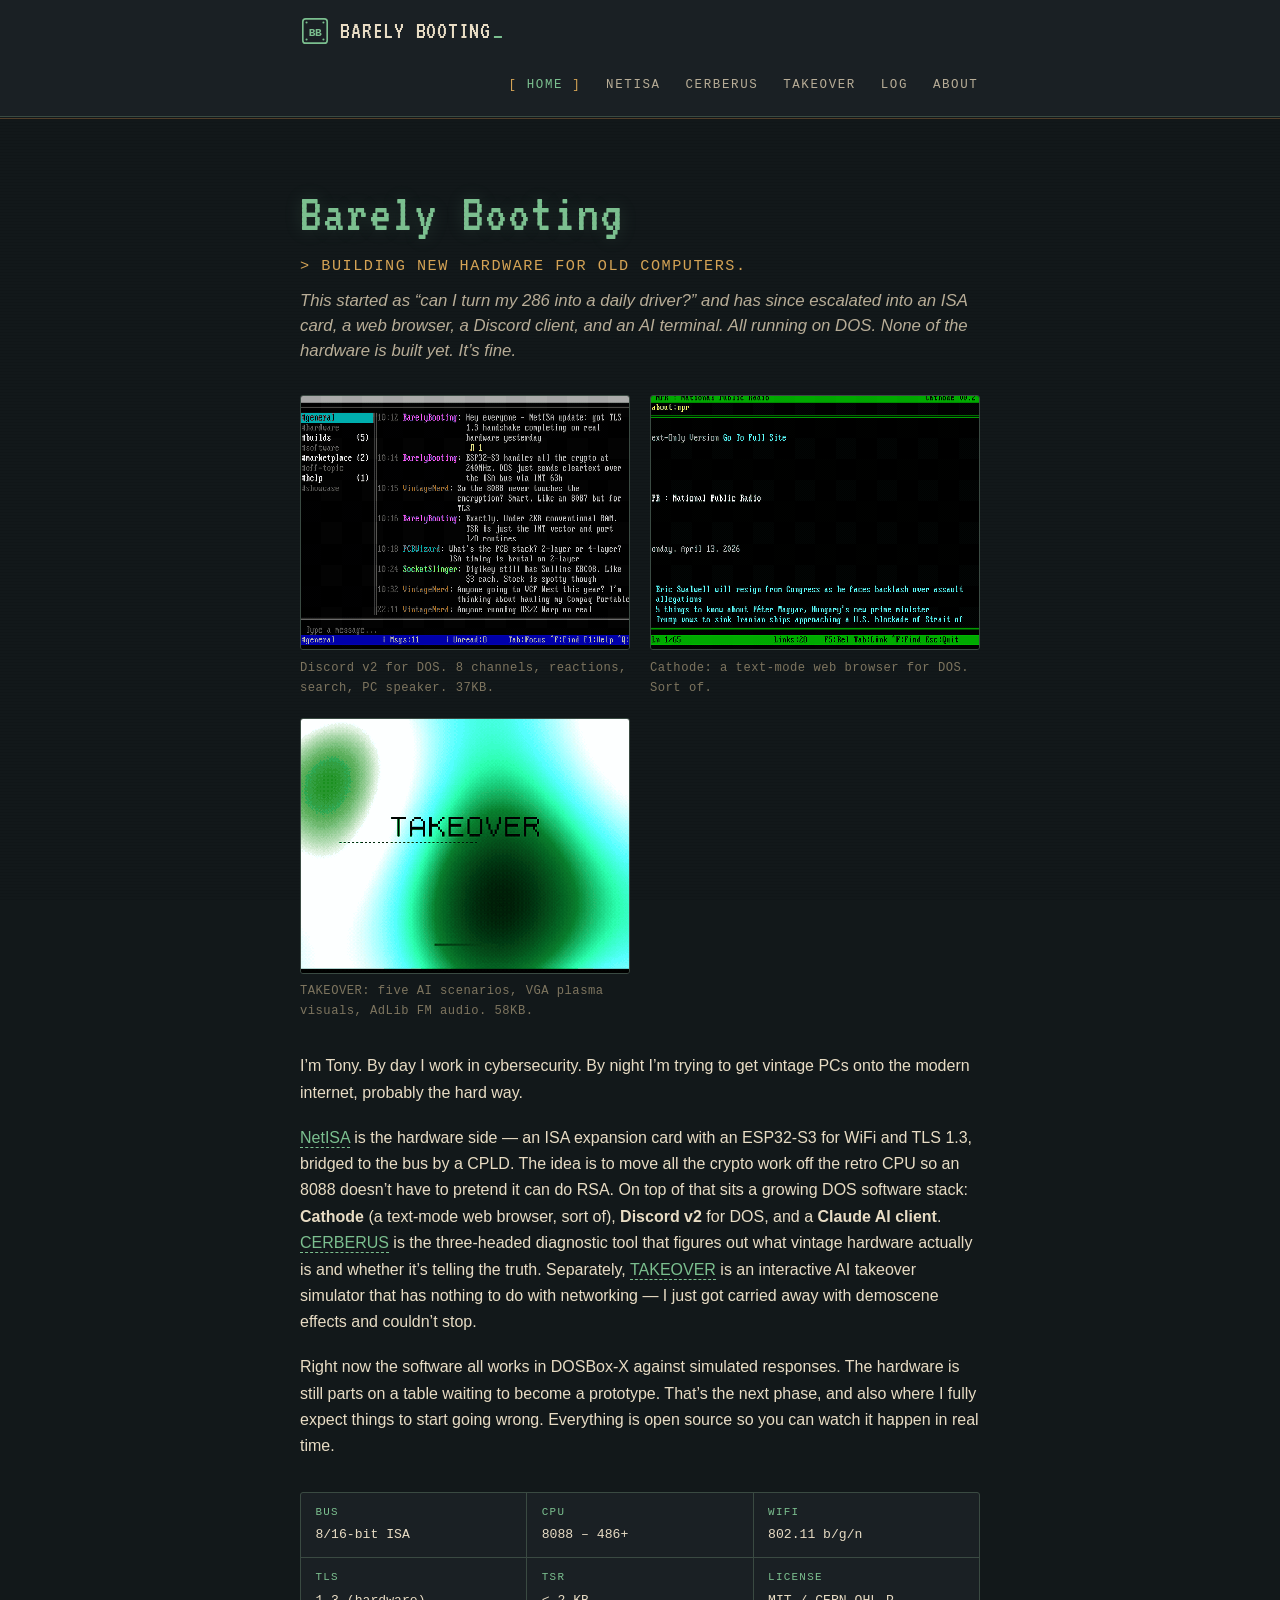
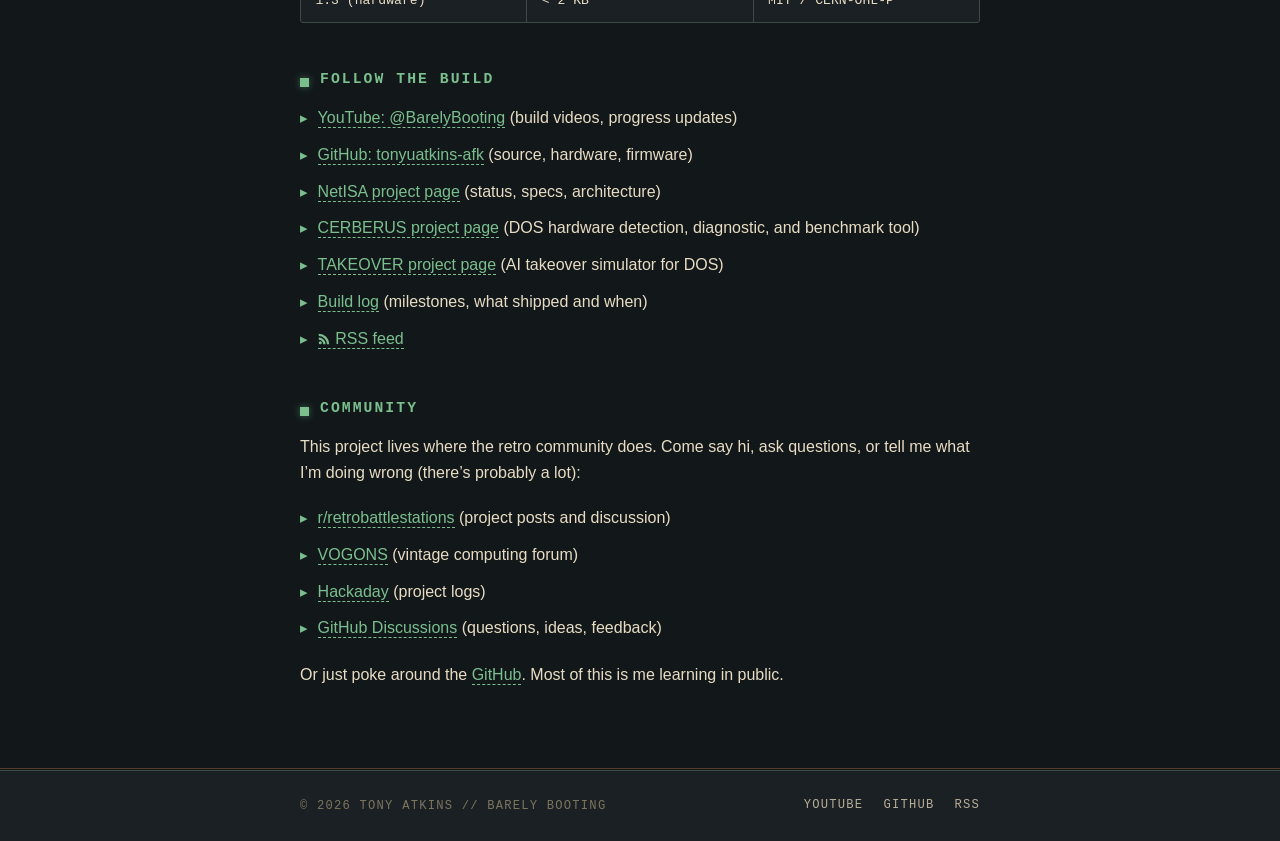
==== index.html @ 12aefbff "seo: retro-computing + retro-gaming audience targeting Expands keyword metadata on index, cerberus, " ====
<!DOCTYPE html>
<html lang="en">
<head>
<meta charset="UTF-8">
<meta name="viewport" content="width=device-width, initial-scale=1">
<meta name="theme-color" content="#12181a">
<title>Barely Booting | Building New Hardware for Old Computers</title>
<meta name="description" content="One person trying to turn a 286 into a daily driver. It's going about as well as you'd expect. An ISA WiFi card, a DOS web browser, Discord for DOS, and an AI takeover simulator. All open source.">
<meta name="author" content="Tony Atkins">
<meta name="keywords" content="vintage PC, retro computing, retro gaming, DOS, DOS gaming, ISA card, WiFi, TLS 1.3, HTTPS, open-source hardware, NetISA, Cathode browser, Discord DOS, 8088, 286, 386, 486, CPLD, ESP32, VOGONS, retrobattlestations, DOSBox-X, 86Box, PCem, CERBERUS, DOS diagnostic tool, CheckIt alternative, Sound Blaster, AdLib, VGA, EGA, Hercules, MDA, vintage computing community">
<meta name="robots" content="index, follow">

<link rel="canonical" href="https://barelybooting.com/">
<link rel="alternate" type="application/rss+xml" title="Barely Booting Build Log" href="/feed.xml">

<!-- Open Graph -->
<meta property="og:title" content="Barely Booting | Building New Hardware for Old Computers">
<meta property="og:description" content="One person trying to get a 286 onto the modern internet. An ISA WiFi card, a text-mode browser, Discord for DOS, and an AI takeover simulator. All open source, none of it finished.">
<meta property="og:type" content="website">
<meta property="og:url" content="https://barelybooting.com/">
<meta property="og:image" content="https://barelybooting.com/img/og-image.png">
<meta property="og:image:alt" content="Barely Booting. Building new hardware for old computers.">
<meta property="og:site_name" content="Barely Booting">
<meta property="og:locale" content="en_US">

<!-- Twitter -->
<meta name="twitter:card" content="summary_large_image">
<meta name="twitter:title" content="Barely Booting | Building New Hardware for Old Computers">
<meta name="twitter:description" content="One person trying to get a 286 onto the modern internet. An ISA WiFi card, a text-mode browser, Discord for DOS, and an AI takeover simulator. All open source, none of it finished.">
<meta name="twitter:image" content="https://barelybooting.com/img/og-image.png">
<meta name="twitter:image:alt" content="Barely Booting. Building new hardware for old computers.">

<link rel="icon" href="/favicon.svg" type="image/svg+xml">
<link rel="preconnect" href="https://fonts.googleapis.com">
<link rel="preconnect" href="https://fonts.gstatic.com" crossorigin>
<link rel="stylesheet" href="https://fonts.googleapis.com/css2?family=VT323&display=swap">
<link rel="stylesheet" href="/style.css">

<script type="application/ld+json">
{
  "@context": "https://schema.org",
  "@graph": [
    {
      "@type": "WebSite",
      "@id": "https://barelybooting.com/#website",
      "url": "https://barelybooting.com/",
      "name": "Barely Booting",
      "description": "One person building open-source hardware and software to get vintage PCs onto the modern internet. Probably the hard way.",
      "publisher": { "@id": "https://barelybooting.com/#person" },
      "inLanguage": "en-US"
    },
    {
      "@type": "Person",
      "@id": "https://barelybooting.com/#person",
      "name": "Tony Atkins",
      "url": "https://barelybooting.com/about.html",
      "description": "Cybersecurity professional and hobby electronics builder in the Pacific Northwest. Building open-source hardware for vintage PCs.",
      "sameAs": [
        "https://www.youtube.com/@BarelyBooting",
        "https://github.com/tonyuatkins-afk"
      ],
      "knowsAbout": [
        "Vintage computing",
        "ISA bus hardware",
        "CPLD design",
        "TLS 1.3",
        "DOS programming",
        "Cybersecurity",
        "Open-source hardware"
      ]
    },
    {
      "@type": "WebPage",
      "@id": "https://barelybooting.com/#webpage",
      "url": "https://barelybooting.com/",
      "name": "Barely Booting | Building New Hardware for Old Computers",
      "isPartOf": { "@id": "https://barelybooting.com/#website" },
      "about": { "@id": "https://barelybooting.com/#person" },
      "description": "Tony Atkins is trying to turn a 286 into a daily driver. NetISA is an ISA expansion card for WiFi and TLS 1.3. The software stack includes a text-mode browser, Discord client, and Claude AI client. All running on DOS, all open source.",
      "inLanguage": "en-US",
      "primaryImageOfPage": {
        "@type": "ImageObject",
        "url": "https://barelybooting.com/img/og-image.png"
      }
    }
  ]
}
</script>
</head>
<body>

<nav class="site-nav">
    <div class="nav-inner">
        <a href="/" class="brand" aria-label="Barely Booting home">
            <svg xmlns="http://www.w3.org/2000/svg" viewBox="0 0 32 32" width="30" height="30" aria-hidden="true" focusable="false">
                <rect x="3" y="3" width="26" height="26" rx="3" fill="none" stroke="currentColor" stroke-width="1.75"/>
                <circle cx="7" cy="7" r="1.1" fill="currentColor"/>
                <circle cx="25" cy="7" r="1.1" fill="currentColor"/>
                <circle cx="7" cy="25" r="1.1" fill="currentColor"/>
                <circle cx="25" cy="25" r="1.1" fill="currentColor"/>
                <text x="16" y="21" font-family="'Courier New', ui-monospace, monospace" font-size="12" font-weight="bold" fill="currentColor" text-anchor="middle" letter-spacing="-0.5">BB</text>
            </svg>
            <span>BARELY BOOTING<span class="cursor">_</span></span>
        </a>
        <div class="nav-links">
            <a href="/" class="active">Home</a>
            <a href="/netisa.html">NetISA</a>
            <a href="/cerberus.html">CERBERUS</a>
            <a href="/takeover.html">TAKEOVER</a>
            <a href="/log.html">Log</a>
            <a href="/about.html">About</a>
        </div>
    </div>
</nav>

<main>
    <h1>Barely Booting</h1>
    <p class="tagline">&gt; Building new hardware for old computers.</p>
    <p class="subtitle">This started as &ldquo;can I turn my 286 into a daily driver?&rdquo; and has since escalated into an ISA card, a web browser, a Discord client, and an AI terminal. All running on DOS. None of the hardware is built yet. It&rsquo;s fine.</p>

    <!-- Hero: the money shot -->
    <div class="hero-screenshots">
        <figure>
            <a href="/netisa.html">
                <img src="/img/discord-v2-browse.gif" alt="Animated: Discord v2 for DOS with 8 channels, colored usernames, reactions, word-wrapped messages, and real-time message feed" width="640" height="400">
            </a>
            <figcaption>Discord v2 for DOS. 8 channels, reactions, search, PC speaker. 37KB.</figcaption>
        </figure>
        <figure>
            <a href="/netisa.html">
                <img src="/img/cathode-browse-new.gif" alt="Animated: Cathode text-mode web browser navigating from start page to NPR, showing block-letter CATHODE logo, URL bar navigation, and real news headlines" width="640" height="400">
            </a>
            <figcaption>Cathode: a text-mode web browser for DOS. Sort of.</figcaption>
        </figure>
        <figure>
            <a href="/takeover.html">
                <img src="/img/takeover-title.gif" alt="Animated: TAKEOVER VGA plasma title screen with green-cyan-white color cycling and pixel font logo" width="720" height="400">
            </a>
            <figcaption>TAKEOVER: five AI scenarios, VGA plasma visuals, AdLib FM audio. 58KB.</figcaption>
        </figure>
    </div>

    <p>I&rsquo;m Tony. By day I work in cybersecurity. By night I&rsquo;m trying to get vintage PCs onto the modern internet, probably the hard way.</p>

    <p><a href="/netisa.html">NetISA</a> is the hardware side &mdash; an ISA expansion card with an ESP32-S3 for WiFi and TLS 1.3, bridged to the bus by a CPLD. The idea is to move all the crypto work off the retro CPU so an 8088 doesn&rsquo;t have to pretend it can do RSA. On top of that sits a growing DOS software stack: <strong>Cathode</strong> (a text-mode web browser, sort of), <strong>Discord v2</strong> for DOS, and a <strong>Claude AI client</strong>. <a href="/cerberus.html">CERBERUS</a> is the three-headed diagnostic tool that figures out what vintage hardware actually is and whether it&rsquo;s telling the truth. Separately, <a href="/takeover.html">TAKEOVER</a> is an interactive AI takeover simulator that has nothing to do with networking &mdash; I just got carried away with demoscene effects and couldn&rsquo;t stop.</p>

    <p>Right now the software all works in DOSBox-X against simulated responses. The hardware is still parts on a table waiting to become a prototype. That&rsquo;s the next phase, and also where I fully expect things to start going wrong. Everything is open source so you can watch it happen in real time.</p>

    <!-- Quick specs strip -->
    <div class="specs-strip">
        <div class="spec-item">
            <span class="spec-label">Bus</span>
            <span class="spec-value">8/16-bit ISA</span>
        </div>
        <div class="spec-item">
            <span class="spec-label">CPU</span>
            <span class="spec-value">8088 &ndash; 486+</span>
        </div>
        <div class="spec-item">
            <span class="spec-label">WiFi</span>
            <span class="spec-value">802.11 b/g/n</span>
        </div>
        <div class="spec-item">
            <span class="spec-label">TLS</span>
            <span class="spec-value">1.3 (hardware)</span>
        </div>
        <div class="spec-item">
            <span class="spec-label">TSR</span>
            <span class="spec-value">&lt; 2 KB</span>
        </div>
        <div class="spec-item">
            <span class="spec-label">License</span>
            <span class="spec-value">MIT / CERN-OHL-P</span>
        </div>
    </div>

    <h2>Follow the build</h2>
    <ul class="link-list">
        <li><a href="https://www.youtube.com/@BarelyBooting" rel="noopener">YouTube: @BarelyBooting</a> (build videos, progress updates)</li>
        <li><a href="https://github.com/tonyuatkins-afk" rel="noopener">GitHub: tonyuatkins-afk</a> (source, hardware, firmware)</li>
        <li><a href="/netisa.html">NetISA project page</a> (status, specs, architecture)</li>
        <li><a href="/cerberus.html">CERBERUS project page</a> (DOS hardware detection, diagnostic, and benchmark tool)</li>
        <li><a href="/takeover.html">TAKEOVER project page</a> (AI takeover simulator for DOS)</li>
        <li><a href="/log.html">Build log</a> (milestones, what shipped and when)</li>
        <li><a href="/feed.xml" class="rss-link">RSS feed</a></li>
    </ul>

    <h2>Community</h2>
    <p>This project lives where the retro community does. Come say hi, ask questions, or tell me what I&rsquo;m doing wrong (there&rsquo;s probably a lot):</p>
    <ul class="link-list">
        <li><a href="https://www.reddit.com/r/retrobattlestations/" rel="noopener">r/retrobattlestations</a> (project posts and discussion)</li>
        <li><a href="https://www.vogons.org/" rel="noopener">VOGONS</a> (vintage computing forum)</li>
        <li><a href="https://hackaday.io/" rel="noopener">Hackaday</a> (project logs)</li>
        <li><a href="https://github.com/tonyuatkins-afk/NetISA/discussions" rel="noopener">GitHub Discussions</a> (questions, ideas, feedback)</li>
    </ul>
    <p>Or just poke around the <a href="https://github.com/tonyuatkins-afk" rel="noopener">GitHub</a>. Most of this is me learning in public.</p>
</main>

<footer class="site-footer">
    <div class="footer-inner">
        <div class="copyright">&copy; 2026 Tony Atkins // Barely Booting</div>
        <div class="footer-links">
            <a href="https://www.youtube.com/@BarelyBooting" rel="noopener">YouTube</a>
            <a href="https://github.com/tonyuatkins-afk" rel="noopener">GitHub</a>
            <a href="/feed.xml">RSS</a>
        </div>
    </div>
</footer>

<div class="lightbox" id="lightbox">
    <span class="lightbox-close">&times;</span>
    <img alt="">
    <div class="lightbox-caption"></div>
</div>

<script>
(function() {
    var lb = document.getElementById('lightbox');
    var lbImg = lb.querySelector('img');
    var lbCap = lb.querySelector('.lightbox-caption');

    function closeLb() { lb.classList.remove('active'); lbImg.removeAttribute('src'); }

    document.querySelectorAll('.screenshots img, .hero-screenshots img').forEach(function(img) {
        img.addEventListener('click', function(e) {
            e.preventDefault();
            e.stopPropagation();
            lbImg.src = this.src;
            lbImg.alt = this.alt;
            var fig = this.closest('figure');
            var fc = fig ? fig.querySelector('figcaption') : null;
            lbCap.textContent = fc ? fc.textContent : '';
            lb.classList.add('active');
        });
    });
    lb.addEventListener('click', function(e) {
        if (e.target !== lb.querySelector('.lightbox-caption')) closeLb();
    });
    document.addEventListener('keydown', function(e) {
        if (e.key === 'Escape' && lb.classList.contains('active')) closeLb();
    });
})();
</script>

</body>
</html>
---- style.css ----
/* =======================================================================
 * Barely Booting. Retro computing workshop aesthetic.
 * =======================================================================
 * Dark green-black base inspired by an unpowered CRT and FR-4 PCB under
 * dim bench lighting. Phosphor green primary accent (P1-tube muted),
 * warm amber secondary, copper trace detailing. System fonts for speed;
 * VT323 is loaded only for the brand wordmark and hero headings.
 * ======================================================================= */

:root {
    /* Backgrounds (deepest to elevated) */
    --bg-0: #0c1210;
    --bg-1: #12181a;
    --bg-2: #1a2024;
    --bg-3: #222830;

    /* Foregrounds (brightest to dimmest) */
    --fg-0: #e8dcc4;
    --fg-1: #b8ad97;
    --fg-2: #7e755f;
    --fg-3: #4d4738;

    /* Accents */
    --accent:        #7bbf8f;
    --accent-hover:  #9dd4af;
    --accent-amber:  #d4a355;
    --accent-copper: #a06d3c;
    --accent-oxide:  #4a7880;

    /* Status */
    --status-red:    #d45a3d;
    --status-green:  #7bbf8f;
    --status-amber:  #d4a355;

    /* Borders */
    --border:        #2a332e;
    --border-strong: #3a4a42;

    /* Layout tokens */
    --max-width: 720px;
    --radius:    3px;

    /* Typography */
    --font-body:    -apple-system, BlinkMacSystemFont, "Segoe UI", Roboto, Oxygen, Ubuntu, Cantarell, "Helvetica Neue", sans-serif;
    --font-mono:    ui-monospace, "SF Mono", Menlo, Monaco, Consolas, "Liberation Mono", "Courier New", monospace;
    --font-display: "VT323", ui-monospace, Menlo, Monaco, Consolas, monospace;
}

* { box-sizing: border-box; }

html {
    background: var(--bg-1);
    color: var(--fg-0);
    font-family: var(--font-body);
    font-size: 16px;
    line-height: 1.65;
    -webkit-font-smoothing: antialiased;
    -moz-osx-font-smoothing: grayscale;
    text-rendering: optimizeLegibility;
}

body {
    margin: 0;
    padding: 0;
    min-height: 100vh;
    display: flex;
    flex-direction: column;
    background-image:
        /* very faint CRT scanline, kept at low opacity so text stays clean */
        repeating-linear-gradient(
            180deg,
            transparent 0,
            transparent 2px,
            rgba(0, 0, 0, 0.09) 2px,
            rgba(0, 0, 0, 0.09) 3px
        );
    background-attachment: fixed;
}

main {
    flex: 1;
    max-width: var(--max-width);
    width: 100%;
    margin: 0 auto;
    padding: 2.75rem 1.25rem 4rem;
}

/* === Typography === */

h1, h2, h3 {
    color: var(--fg-0);
    line-height: 1.2;
    margin-top: 2.75rem;
    margin-bottom: 1rem;
}

h1 {
    font-family: var(--font-display);
    font-size: 3.4rem;
    font-weight: 400;
    letter-spacing: 0.02em;
    margin-top: 1.25rem;
    margin-bottom: 0.5rem;
    color: var(--accent);
    text-shadow: 0 0 18px rgba(123, 191, 143, 0.18);
}

h2 {
    font-family: var(--font-mono);
    font-size: 0.92rem;
    font-weight: 600;
    text-transform: uppercase;
    letter-spacing: 0.14em;
    color: var(--accent);
    padding-left: 1.25rem;
    position: relative;
    margin-top: 3rem;
}

h2::before {
    content: "";
    position: absolute;
    left: 0;
    top: 0.48em;
    width: 0.55rem;
    height: 0.55rem;
    background: var(--accent);
    box-shadow: 0 0 7px rgba(123, 191, 143, 0.45);
}

h3 {
    font-size: 1.05rem;
    font-weight: 600;
    color: var(--fg-0);
}

p {
    margin: 0 0 1.15rem;
}

a {
    color: var(--accent);
    text-decoration: none;
    border-bottom: 1px dashed var(--accent);
    padding-bottom: 1px;
    transition: color 0.15s ease, border-color 0.15s ease, text-shadow 0.15s ease, border-bottom-style 0.15s ease;
}

a:hover {
    color: var(--accent-hover);
    border-bottom-color: var(--accent-hover);
    border-bottom-style: solid;
    text-shadow: 0 0 9px rgba(157, 212, 175, 0.38);
}

a:focus-visible {
    outline: 2px solid var(--accent-hover);
    outline-offset: 3px;
    border-radius: 2px;
}

strong { color: var(--fg-0); }

code, pre {
    font-family: var(--font-mono);
    font-size: 0.9em;
}

code {
    background: var(--bg-0);
    color: var(--accent-amber);
    padding: 0.1em 0.45em;
    border-radius: var(--radius);
    border: 1px solid var(--border);
}

pre {
    background: var(--bg-0);
    padding: 1rem 1.1rem;
    border-radius: var(--radius);
    overflow-x: auto;
    border: 1px solid var(--border);
    border-left: 3px solid var(--accent);
    margin: 1.5rem 0;
}

pre code {
    background: transparent;
    padding: 0;
    border: none;
    color: var(--fg-0);
}

ul, ol {
    padding-left: 1.35rem;
    margin: 0 0 1.25rem;
}

li {
    margin-bottom: 0.42rem;
}

hr {
    border: none;
    border-top: 1px dashed var(--border-strong);
    margin: 2.75rem 0;
    position: relative;
}

/* === Page-specific building blocks === */

.tagline {
    color: var(--accent-amber);
    font-family: var(--font-mono);
    font-size: 0.95rem;
    text-transform: uppercase;
    letter-spacing: 0.1em;
    margin: 0 0 2rem;
}

.subtitle {
    color: var(--fg-1);
    font-size: 1.05rem;
    margin-top: 0;
    margin-bottom: 2rem;
    font-style: italic;
}

/* When a subtitle follows the tagline, tighten the gap so they read
   as a connected "headline + one-liner" pair rather than two floating
   blocks. */
.tagline + .subtitle {
    margin-top: -1.5rem;
    max-width: 56rem;
    line-height: 1.5;
}

/* Status panel: BIOS dialog feel, corner bracket label */
.status {
    background: var(--bg-2);
    border: 1px solid var(--border-strong);
    border-left: 3px solid var(--accent);
    padding: 1rem 1.15rem;
    margin: 1.75rem 0 2.25rem;
    color: var(--fg-0);
    border-radius: var(--radius);
    font-family: var(--font-mono);
    font-size: 0.92rem;
    line-height: 1.55;
    position: relative;
}

.status::before {
    content: "[ STATUS ]";
    position: absolute;
    top: -0.65rem;
    left: 1rem;
    background: var(--bg-1);
    padding: 0 0.45rem;
    color: var(--accent);
    font-family: var(--font-mono);
    font-size: 0.72rem;
    letter-spacing: 0.12em;
    font-weight: 600;
}

.status strong {
    color: var(--accent);
}

.link-list {
    list-style: none;
    padding-left: 0;
}

.link-list li {
    margin-bottom: 0.65rem;
    position: relative;
    padding-left: 1.1rem;
}

.link-list li::before {
    content: "▸";
    color: var(--accent);
    position: absolute;
    left: 0;
    top: 0;
    font-size: 0.95em;
}

.muted { color: var(--fg-2); }

/* === Hero screenshots (homepage) === */

.hero-screenshots {
    display: grid;
    grid-template-columns: 1fr 1fr;
    gap: 1.25rem;
    margin: 1.25rem 0 2rem;
}

.hero-screenshots figure {
    margin: 0;
}

.hero-screenshots a {
    border-bottom: none;
    display: block;
}

.hero-screenshots a:hover {
    border-bottom: none;
}

.hero-screenshots img {
    width: 100%;
    height: auto;
    border: 1px solid var(--border-strong);
    border-radius: var(--radius);
    display: block;
    image-rendering: pixelated;
    transition: border-color 0.2s ease, box-shadow 0.2s ease;
}

.hero-screenshots a:hover img {
    border-color: var(--accent);
    box-shadow: 0 0 16px rgba(123, 191, 143, 0.2);
}

.hero-screenshots figcaption {
    font-family: var(--font-mono);
    font-size: 0.76rem;
    color: var(--fg-2);
    margin-top: 0.4rem;
    letter-spacing: 0.04em;
}

@media (max-width: 640px) {
    .hero-screenshots {
        grid-template-columns: 1fr;
    }
}

/* === Quick specs strip (homepage) === */

.specs-strip {
    display: grid;
    grid-template-columns: repeat(3, 1fr);
    gap: 1px;
    background: var(--border-strong);
    border: 1px solid var(--border-strong);
    border-radius: var(--radius);
    margin: 2rem 0 2.5rem;
    overflow: hidden;
}

.spec-item {
    background: var(--bg-2);
    padding: 0.7rem 0.9rem;
    display: flex;
    flex-direction: column;
    gap: 0.15rem;
}

.spec-label {
    font-family: var(--font-mono);
    font-size: 0.68rem;
    text-transform: uppercase;
    letter-spacing: 0.12em;
    color: var(--accent);
}

.spec-value {
    font-family: var(--font-mono);
    font-size: 0.82rem;
    color: var(--fg-0);
}

@media (max-width: 640px) {
    .specs-strip {
        grid-template-columns: repeat(2, 1fr);
    }
}

/* === Specs table (NetISA page) === */

.specs-table {
    width: 100%;
    border-collapse: collapse;
    margin: 1.25rem 0 2rem;
    font-size: 0.9rem;
}

.specs-table th,
.specs-table td {
    padding: 0.55rem 0.75rem;
    text-align: left;
    border-bottom: 1px solid var(--border);
    vertical-align: top;
}

.specs-table th {
    font-family: var(--font-mono);
    font-size: 0.78rem;
    font-weight: 600;
    text-transform: uppercase;
    letter-spacing: 0.08em;
    color: var(--accent);
    white-space: nowrap;
    width: 9rem;
    padding-right: 1.5rem;
}

.specs-table td {
    color: var(--fg-0);
}

.specs-table tr:last-child th,
.specs-table tr:last-child td {
    border-bottom: none;
}

.specs-table tr:hover td,
.specs-table tr:hover th {
    background: var(--bg-2);
}

@media (max-width: 640px) {
    .specs-table th {
        width: auto;
        font-size: 0.72rem;
    }
    .specs-table th,
    .specs-table td {
        padding: 0.45rem 0.5rem;
        font-size: 0.85rem;
    }
}

/* === Build log timeline === */

.log-timeline {
    margin-top: 2rem;
}

.log-entry {
    position: relative;
    padding: 0 0 2.25rem 1.75rem;
    border-left: 2px solid var(--border-strong);
}

.log-entry:last-child {
    padding-bottom: 0;
    border-left-color: transparent;
}

/* Timeline dot */
.log-entry::before {
    content: "";
    position: absolute;
    left: -5px;
    top: 0.35rem;
    width: 8px;
    height: 8px;
    background: var(--accent);
    box-shadow: 0 0 7px rgba(123, 191, 143, 0.45);
}

.log-entry:first-child::before {
    width: 10px;
    height: 10px;
    left: -6px;
    top: 0.3rem;
}

.log-date {
    font-family: var(--font-mono);
    font-size: 0.72rem;
    color: var(--fg-2);
    letter-spacing: 0.08em;
    margin-bottom: 0.25rem;
}

.log-entry h2 {
    /* Override default h2 section heading style for log entries */
    font-family: var(--font-body);
    font-size: 1.05rem;
    font-weight: 600;
    text-transform: none;
    letter-spacing: normal;
    color: var(--fg-0);
    padding-left: 0;
    margin-top: 0;
    margin-bottom: 0.5rem;
}

.log-entry h2::before {
    display: none;
}

.log-entry p {
    color: var(--fg-1);
    margin-bottom: 0;
}

/* RSS link styling */
.rss-link::before {
    content: "";
    display: inline-block;
    width: 0.75em;
    height: 0.75em;
    margin-right: 0.35em;
    background: currentColor;
    mask-image: url("data:image/svg+xml,%3Csvg xmlns='http://www.w3.org/2000/svg' viewBox='0 0 16 16'%3E%3Ccircle cx='3' cy='13' r='2'/%3E%3Cpath d='M1 1a14 14 0 0114 14h-3A11 11 0 001 4V1z'/%3E%3Cpath d='M1 6a9 9 0 019 9H7A6 6 0 001 9V6z'/%3E%3C/svg%3E");
    -webkit-mask-image: url("data:image/svg+xml,%3Csvg xmlns='http://www.w3.org/2000/svg' viewBox='0 0 16 16'%3E%3Ccircle cx='3' cy='13' r='2'/%3E%3Cpath d='M1 1a14 14 0 0114 14h-3A11 11 0 001 4V1z'/%3E%3Cpath d='M1 6a9 9 0 019 9H7A6 6 0 001 9V6z'/%3E%3C/svg%3E");
    mask-size: contain;
    -webkit-mask-size: contain;
    vertical-align: -0.05em;
}

/* === Screenshots === */

.screenshots {
    display: grid;
    grid-template-columns: 1fr 1fr;
    gap: 1.25rem;
    margin: 1.5rem 0 2rem;
}

.screenshots figure {
    margin: 0;
}

/* Center a lone trailing figure in a 2-col grid */
.screenshots figure:last-child:nth-child(odd) {
    grid-column: 1 / -1;
    max-width: calc(50% - 0.625rem);
    justify-self: center;
}

.screenshots img {
    width: 100%;
    height: auto;
    border: 1px solid var(--border-strong);
    border-radius: var(--radius);
    display: block;
    image-rendering: pixelated;
    cursor: zoom-in;
    transition: border-color 0.15s;
}

.screenshots img:hover {
    border-color: var(--accent);
}

.screenshots figcaption {
    font-family: var(--font-mono);
    font-size: 0.76rem;
    color: var(--fg-2);
    margin-top: 0.4rem;
    letter-spacing: 0.04em;
}

@media (max-width: 640px) {
    .screenshots {
        grid-template-columns: 1fr;
    }
    .screenshots figure:last-child:nth-child(odd) {
        max-width: 100%;
    }
}

/* === Navigation === */

nav.site-nav {
    background: var(--bg-2);
    border-bottom: 1px solid var(--border-strong);
    position: relative;
}

/* copper trace line under the nav */
nav.site-nav::after {
    content: "";
    position: absolute;
    left: 0;
    right: 0;
    bottom: -3px;
    height: 1px;
    background: var(--accent-copper);
    opacity: 0.45;
}

nav.site-nav .nav-inner {
    max-width: var(--max-width);
    margin: 0 auto;
    padding: 1rem 1.25rem;
    display: flex;
    flex-wrap: wrap;
    align-items: center;
    gap: 1.5rem;
}

nav.site-nav .brand {
    display: inline-flex;
    align-items: center;
    gap: 0.65rem;
    font-family: var(--font-display);
    font-size: 1.55rem;
    font-weight: 400;
    letter-spacing: 0.03em;
    color: var(--fg-0);
    line-height: 1;
    border-bottom: none;
    padding: 0;
}

nav.site-nav .brand:hover {
    color: var(--accent);
    border-bottom: none;
    text-shadow: 0 0 12px rgba(123, 191, 143, 0.45);
}

nav.site-nav .brand svg {
    color: var(--accent);
    flex-shrink: 0;
    display: block;
}

nav.site-nav .brand .cursor {
    display: inline-block;
    color: var(--accent);
    margin-left: 0.08em;
    width: 0.55ch;
    animation: bb-blink 1.1s steps(2, start) infinite;
}

@keyframes bb-blink {
    to { opacity: 0; }
}

@media (prefers-reduced-motion: reduce) {
    nav.site-nav .brand .cursor {
        animation: none;
    }
}

nav.site-nav .nav-links {
    display: flex;
    gap: 1.35rem;
    flex-wrap: wrap;
    margin-left: auto;
    font-family: var(--font-mono);
    font-size: 0.78rem;
    text-transform: uppercase;
    letter-spacing: 0.13em;
}

nav.site-nav .nav-links a {
    color: var(--fg-1);
    border-bottom: none;
    padding: 0.3rem 0.1rem;
}

nav.site-nav .nav-links a:hover {
    color: var(--accent);
    border-bottom: none;
    text-shadow: 0 0 8px rgba(123, 191, 143, 0.35);
}

nav.site-nav .nav-links a.active {
    color: var(--accent);
}

nav.site-nav .nav-links a.active::before {
    content: "[ ";
    color: var(--accent-amber);
}

nav.site-nav .nav-links a.active::after {
    content: " ]";
    color: var(--accent-amber);
}

/* === Footer (equipment label) === */

footer.site-footer {
    background: var(--bg-2);
    border-top: 1px solid var(--border-strong);
    color: var(--fg-2);
    font-family: var(--font-mono);
    font-size: 0.76rem;
    margin-top: auto;
    position: relative;
}

footer.site-footer::before {
    content: "";
    position: absolute;
    left: 0;
    right: 0;
    top: -3px;
    height: 1px;
    background: var(--accent-copper);
    opacity: 0.45;
}

footer.site-footer .footer-inner {
    max-width: var(--max-width);
    margin: 0 auto;
    padding: 1.5rem 1.25rem;
    display: flex;
    flex-wrap: wrap;
    gap: 1rem;
    justify-content: space-between;
    align-items: center;
    text-transform: uppercase;
    letter-spacing: 0.1em;
}

footer.site-footer a {
    color: var(--fg-1);
    border-bottom: none;
}

footer.site-footer a:hover {
    color: var(--accent);
    border-bottom: none;
}

footer.site-footer .footer-links {
    display: flex;
    gap: 1.25rem;
}

/* === Mobile === */

@media (max-width: 640px) {
    html { font-size: 15.5px; }

    body {
        /* Drop the scanline on small screens where it reduces clarity */
        background-image: none;
    }

    main { padding: 2rem 1rem 3rem; }

    h1 { font-size: 2.5rem; }
    h2 { font-size: 0.86rem; }

    nav.site-nav .nav-inner {
        gap: 0.85rem;
        padding: 0.9rem 1rem;
    }
    nav.site-nav .brand {
        font-size: 1.35rem;
    }
    nav.site-nav .nav-links {
        gap: 1.1rem;
        margin-left: 0;
        width: 100%;
    }

    footer.site-footer .footer-inner {
        flex-direction: column;
        text-align: center;
        padding: 1.25rem 1rem;
    }
}

/* === Lightbox === */

.lightbox {
    display: none;
    position: fixed;
    inset: 0;
    z-index: 1000;
    background: rgba(0, 0, 0, 0.92);
    cursor: zoom-out;
    align-items: center;
    justify-content: center;
    padding: 1.5rem;
}

.lightbox.active {
    display: flex;
}

.lightbox img {
    width: 95vw;
    height: 95vh;
    object-fit: contain;
    image-rendering: pixelated;
    border: 2px solid var(--border-strong);
    border-radius: var(--radius);
    box-shadow: 0 0 60px rgba(123, 191, 143, 0.15);
}

.lightbox .lightbox-caption {
    position: absolute;
    bottom: 0.75rem;
    left: 50%;
    transform: translateX(-50%);
    font-family: var(--font-mono);
    font-size: 0.8rem;
    color: var(--fg-2);
    letter-spacing: 0.04em;
    background: var(--bg-0);
    padding: 0.3rem 0.8rem;
    border-radius: var(--radius);
    border: 1px solid var(--border);
    white-space: nowrap;
}

.lightbox .lightbox-close {
    position: absolute;
    top: 0.75rem;
    right: 1rem;
    font-family: var(--font-mono);
    font-size: 1.5rem;
    color: var(--fg-2);
    cursor: pointer;
    line-height: 1;
    padding: 0.25rem 0.5rem;
    border: 1px solid var(--border);
    border-radius: var(--radius);
    background: var(--bg-0);
}

.lightbox .lightbox-close:hover {
    color: var(--accent);
    border-color: var(--accent);
}

/* === FAQ (dl.faq) === */

dl.faq {
    margin: 1.5rem 0;
    padding: 0;
}
dl.faq dt {
    margin: 1.25rem 0 0.35rem 0;
    color: var(--accent);
    font-weight: normal;
    font-size: 1.02rem;
    letter-spacing: 0.01em;
}
dl.faq dt::before {
    content: "? ";
    color: var(--fg-2);
    font-family: var(--font-mono, "Courier New", monospace);
}
dl.faq dd {
    margin: 0 0 0 1.1rem;
    padding-left: 0.7rem;
    border-left: 1px solid var(--border, var(--fg-3));
    color: var(--fg-1);
}

/* === Motion preferences === */

@media (prefers-reduced-motion: reduce) {
    a {
        transition: none;
    }
    body {
        background-image: none;
    }
}
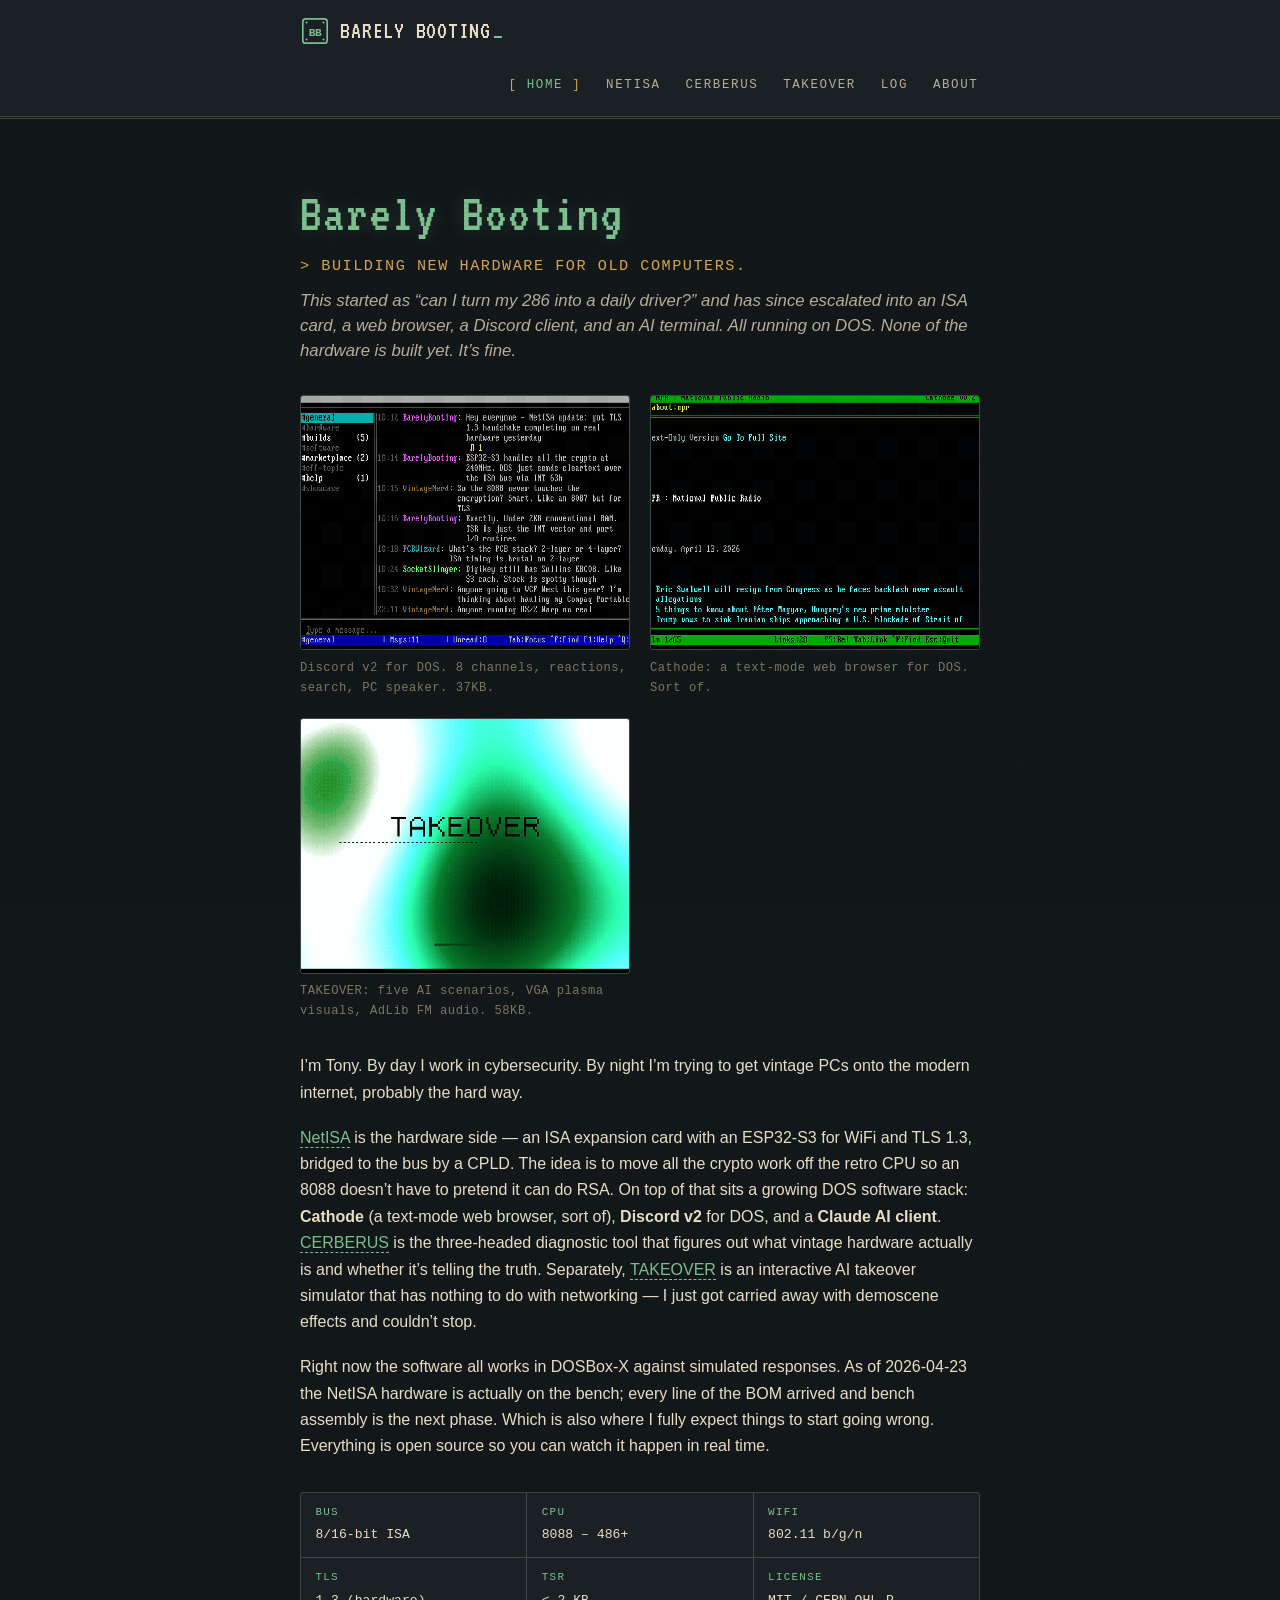
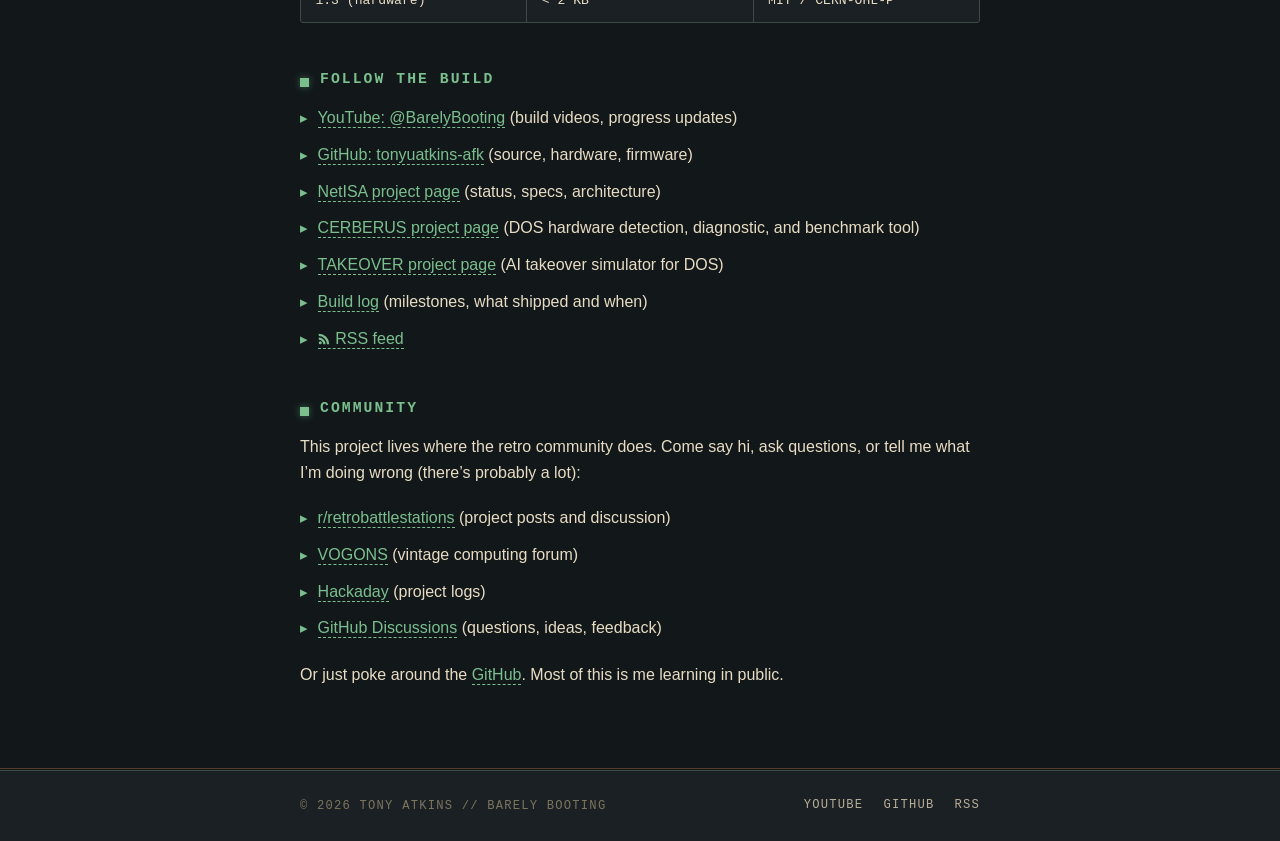
==== commit c3036d9d: "netisa + log + feed: parts landed 2026-04-23 Every line of the NetISA BOM is now on the bench. Updat" ====
--- a/index.html
+++ b/index.html
@@ -144,7 +144,7 @@
 
     <p><a href="/netisa.html">NetISA</a> is the hardware side &mdash; an ISA expansion card with an ESP32-S3 for WiFi and TLS 1.3, bridged to the bus by a CPLD. The idea is to move all the crypto work off the retro CPU so an 8088 doesn&rsquo;t have to pretend it can do RSA. On top of that sits a growing DOS software stack: <strong>Cathode</strong> (a text-mode web browser, sort of), <strong>Discord v2</strong> for DOS, and a <strong>Claude AI client</strong>. <a href="/cerberus.html">CERBERUS</a> is the three-headed diagnostic tool that figures out what vintage hardware actually is and whether it&rsquo;s telling the truth. Separately, <a href="/takeover.html">TAKEOVER</a> is an interactive AI takeover simulator that has nothing to do with networking &mdash; I just got carried away with demoscene effects and couldn&rsquo;t stop.</p>
 
-    <p>Right now the software all works in DOSBox-X against simulated responses. The hardware is still parts on a table waiting to become a prototype. That&rsquo;s the next phase, and also where I fully expect things to start going wrong. Everything is open source so you can watch it happen in real time.</p>
+    <p>Right now the software all works in DOSBox-X against simulated responses. As of 2026-04-23 the NetISA hardware is actually on the bench; every line of the BOM arrived and bench assembly is the next phase. Which is also where I fully expect things to start going wrong. Everything is open source so you can watch it happen in real time.</p>
 
     <!-- Quick specs strip -->
     <div class="specs-strip">
--- a/style.css
+++ b/style.css
@@ -570,6 +570,31 @@
     }
 }
 
+/* === Real-world photo (no pixelated rendering) === */
+
+figure.photo {
+    margin: 1.5rem auto 2rem;
+    max-width: 960px;
+}
+
+figure.photo img {
+    width: 100%;
+    height: auto;
+    border: 1px solid var(--border-strong);
+    border-radius: var(--radius);
+    display: block;
+    image-rendering: auto;
+}
+
+figure.photo figcaption {
+    font-family: var(--font-mono);
+    font-size: 0.76rem;
+    color: var(--fg-2);
+    margin-top: 0.4rem;
+    letter-spacing: 0.04em;
+    text-align: center;
+}
+
 /* === Navigation === */
 
 nav.site-nav {
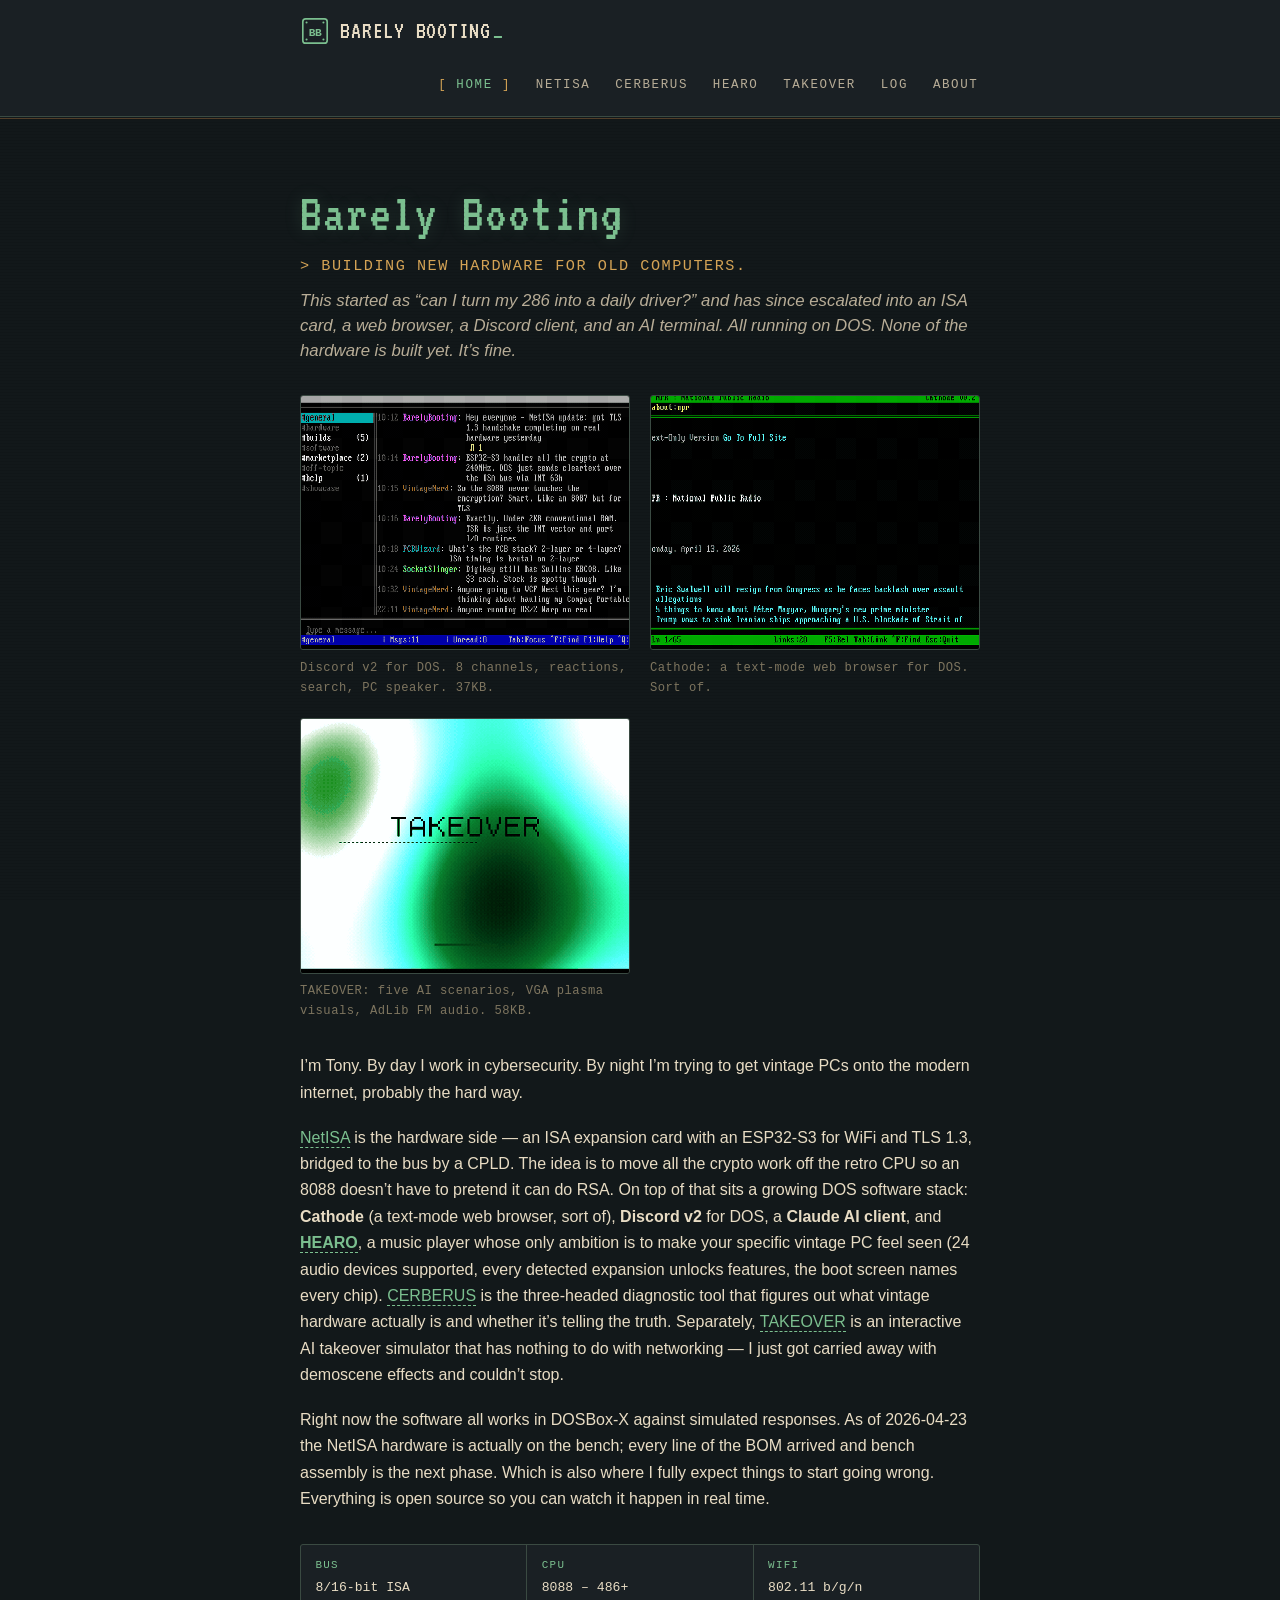
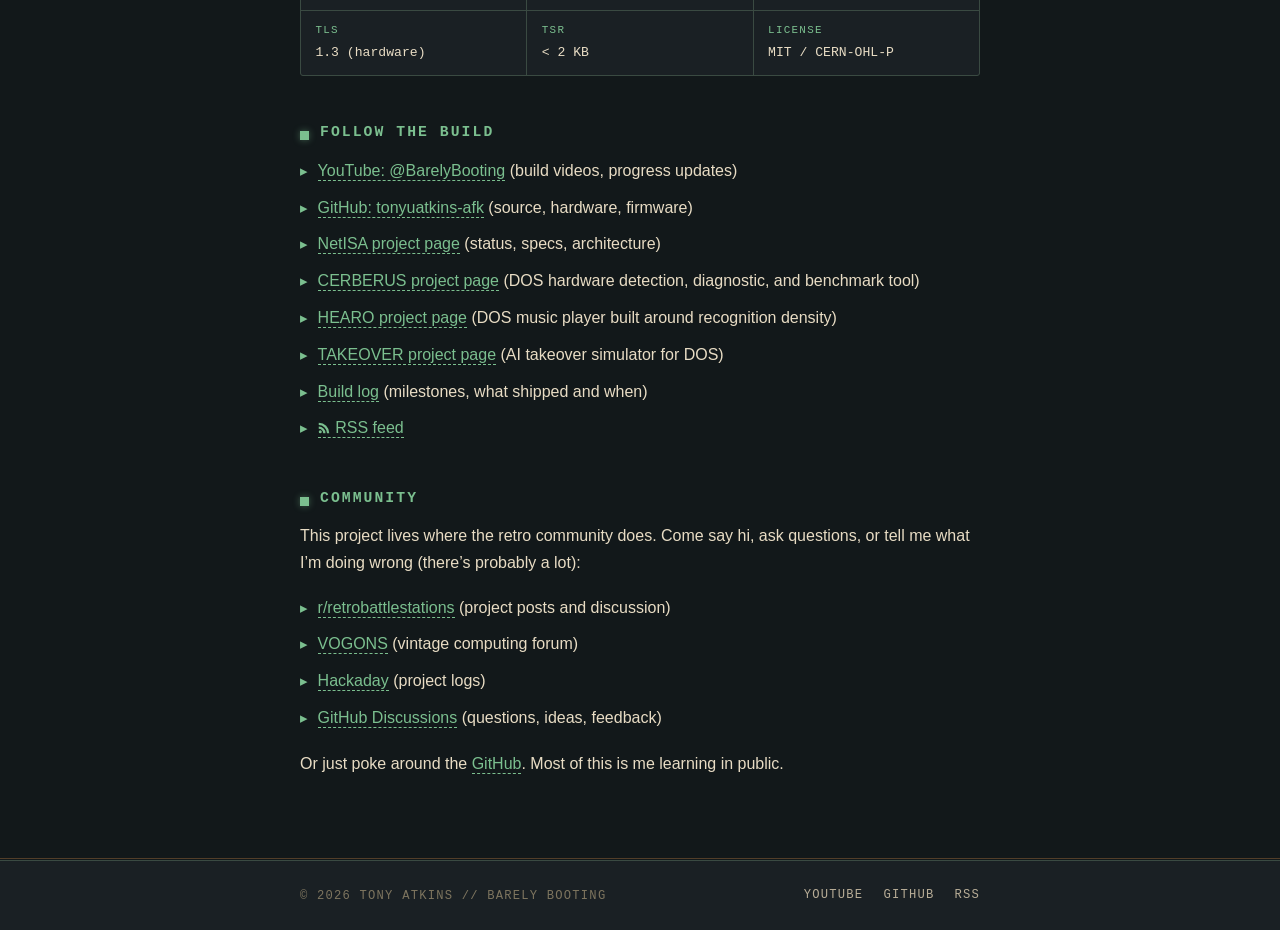
==== commit 042a7e27: "hearo + nav + log + feed: HEARO foundation page goes live Add /hearo.html: full project page on the " ====
--- a/index.html
+++ b/index.html
@@ -5,9 +5,9 @@
 <meta name="viewport" content="width=device-width, initial-scale=1">
 <meta name="theme-color" content="#12181a">
 <title>Barely Booting | Building New Hardware for Old Computers</title>
-<meta name="description" content="One person trying to turn a 286 into a daily driver. It's going about as well as you'd expect. An ISA WiFi card, a DOS web browser, Discord for DOS, and an AI takeover simulator. All open source.">
+<meta name="description" content="One person trying to turn a 286 into a daily driver. It's going about as well as you'd expect. An ISA WiFi card, a DOS web browser, Discord for DOS, a DOS hardware diagnostic, a DOS music player that notices your hardware, and an AI takeover simulator. All open source.">
 <meta name="author" content="Tony Atkins">
-<meta name="keywords" content="vintage PC, retro computing, retro gaming, DOS, DOS gaming, ISA card, WiFi, TLS 1.3, HTTPS, open-source hardware, NetISA, Cathode browser, Discord DOS, 8088, 286, 386, 486, CPLD, ESP32, VOGONS, retrobattlestations, DOSBox-X, 86Box, PCem, CERBERUS, DOS diagnostic tool, CheckIt alternative, Sound Blaster, AdLib, VGA, EGA, Hercules, MDA, vintage computing community">
+<meta name="keywords" content="vintage PC, retro computing, retro gaming, DOS, DOS gaming, DOS music player, MOD player, MIDI player, recognition density, ISA card, WiFi, TLS 1.3, HTTPS, open-source hardware, NetISA, Cathode browser, Discord DOS, HEARO, 8088, 286, 386, 486, Pentium, CPLD, ESP32, VOGONS, retrobattlestations, DOSBox-X, 86Box, PCem, CERBERUS, DOS diagnostic tool, CheckIt alternative, Sound Blaster, AdLib, OPL2, OPL3, Gravis Ultrasound, MT-32, SC-55, AWE32, VGA, EGA, Hercules, MDA, vintage computing community">
 <meta name="robots" content="index, follow">
 
 <link rel="canonical" href="https://barelybooting.com/">
@@ -15,7 +15,7 @@
 
 <!-- Open Graph -->
 <meta property="og:title" content="Barely Booting | Building New Hardware for Old Computers">
-<meta property="og:description" content="One person trying to get a 286 onto the modern internet. An ISA WiFi card, a text-mode browser, Discord for DOS, and an AI takeover simulator. All open source, none of it finished.">
+<meta property="og:description" content="One person trying to get a 286 onto the modern internet. An ISA WiFi card, a text-mode browser, Discord for DOS, a hardware diagnostic, a music player that notices your hardware, and an AI takeover simulator. All open source, none of it finished.">
 <meta property="og:type" content="website">
 <meta property="og:url" content="https://barelybooting.com/">
 <meta property="og:image" content="https://barelybooting.com/img/og-image.png">
@@ -26,7 +26,7 @@
 <!-- Twitter -->
 <meta name="twitter:card" content="summary_large_image">
 <meta name="twitter:title" content="Barely Booting | Building New Hardware for Old Computers">
-<meta name="twitter:description" content="One person trying to get a 286 onto the modern internet. An ISA WiFi card, a text-mode browser, Discord for DOS, and an AI takeover simulator. All open source, none of it finished.">
+<meta name="twitter:description" content="One person trying to get a 286 onto the modern internet. An ISA WiFi card, a text-mode browser, Discord for DOS, a hardware diagnostic, a music player that notices your hardware, and an AI takeover simulator. All open source, none of it finished.">
 <meta name="twitter:image" content="https://barelybooting.com/img/og-image.png">
 <meta name="twitter:image:alt" content="Barely Booting. Building new hardware for old computers.">
 
@@ -106,6 +106,7 @@
             <a href="/" class="active">Home</a>
             <a href="/netisa.html">NetISA</a>
             <a href="/cerberus.html">CERBERUS</a>
+            <a href="/hearo.html">HEARO</a>
             <a href="/takeover.html">TAKEOVER</a>
             <a href="/log.html">Log</a>
             <a href="/about.html">About</a>
@@ -142,7 +143,7 @@
 
     <p>I&rsquo;m Tony. By day I work in cybersecurity. By night I&rsquo;m trying to get vintage PCs onto the modern internet, probably the hard way.</p>
 
-    <p><a href="/netisa.html">NetISA</a> is the hardware side &mdash; an ISA expansion card with an ESP32-S3 for WiFi and TLS 1.3, bridged to the bus by a CPLD. The idea is to move all the crypto work off the retro CPU so an 8088 doesn&rsquo;t have to pretend it can do RSA. On top of that sits a growing DOS software stack: <strong>Cathode</strong> (a text-mode web browser, sort of), <strong>Discord v2</strong> for DOS, and a <strong>Claude AI client</strong>. <a href="/cerberus.html">CERBERUS</a> is the three-headed diagnostic tool that figures out what vintage hardware actually is and whether it&rsquo;s telling the truth. Separately, <a href="/takeover.html">TAKEOVER</a> is an interactive AI takeover simulator that has nothing to do with networking &mdash; I just got carried away with demoscene effects and couldn&rsquo;t stop.</p>
+    <p><a href="/netisa.html">NetISA</a> is the hardware side &mdash; an ISA expansion card with an ESP32-S3 for WiFi and TLS 1.3, bridged to the bus by a CPLD. The idea is to move all the crypto work off the retro CPU so an 8088 doesn&rsquo;t have to pretend it can do RSA. On top of that sits a growing DOS software stack: <strong>Cathode</strong> (a text-mode web browser, sort of), <strong>Discord v2</strong> for DOS, a <strong>Claude AI client</strong>, and <strong><a href="/hearo.html">HEARO</a></strong>, a music player whose only ambition is to make your specific vintage PC feel seen (24 audio devices supported, every detected expansion unlocks features, the boot screen names every chip). <a href="/cerberus.html">CERBERUS</a> is the three-headed diagnostic tool that figures out what vintage hardware actually is and whether it&rsquo;s telling the truth. Separately, <a href="/takeover.html">TAKEOVER</a> is an interactive AI takeover simulator that has nothing to do with networking &mdash; I just got carried away with demoscene effects and couldn&rsquo;t stop.</p>
 
     <p>Right now the software all works in DOSBox-X against simulated responses. As of 2026-04-23 the NetISA hardware is actually on the bench; every line of the BOM arrived and bench assembly is the next phase. Which is also where I fully expect things to start going wrong. Everything is open source so you can watch it happen in real time.</p>
 
@@ -180,6 +181,7 @@
         <li><a href="https://github.com/tonyuatkins-afk" rel="noopener">GitHub: tonyuatkins-afk</a> (source, hardware, firmware)</li>
         <li><a href="/netisa.html">NetISA project page</a> (status, specs, architecture)</li>
         <li><a href="/cerberus.html">CERBERUS project page</a> (DOS hardware detection, diagnostic, and benchmark tool)</li>
+        <li><a href="/hearo.html">HEARO project page</a> (DOS music player built around recognition density)</li>
         <li><a href="/takeover.html">TAKEOVER project page</a> (AI takeover simulator for DOS)</li>
         <li><a href="/log.html">Build log</a> (milestones, what shipped and when)</li>
         <li><a href="/feed.xml" class="rss-link">RSS feed</a></li>
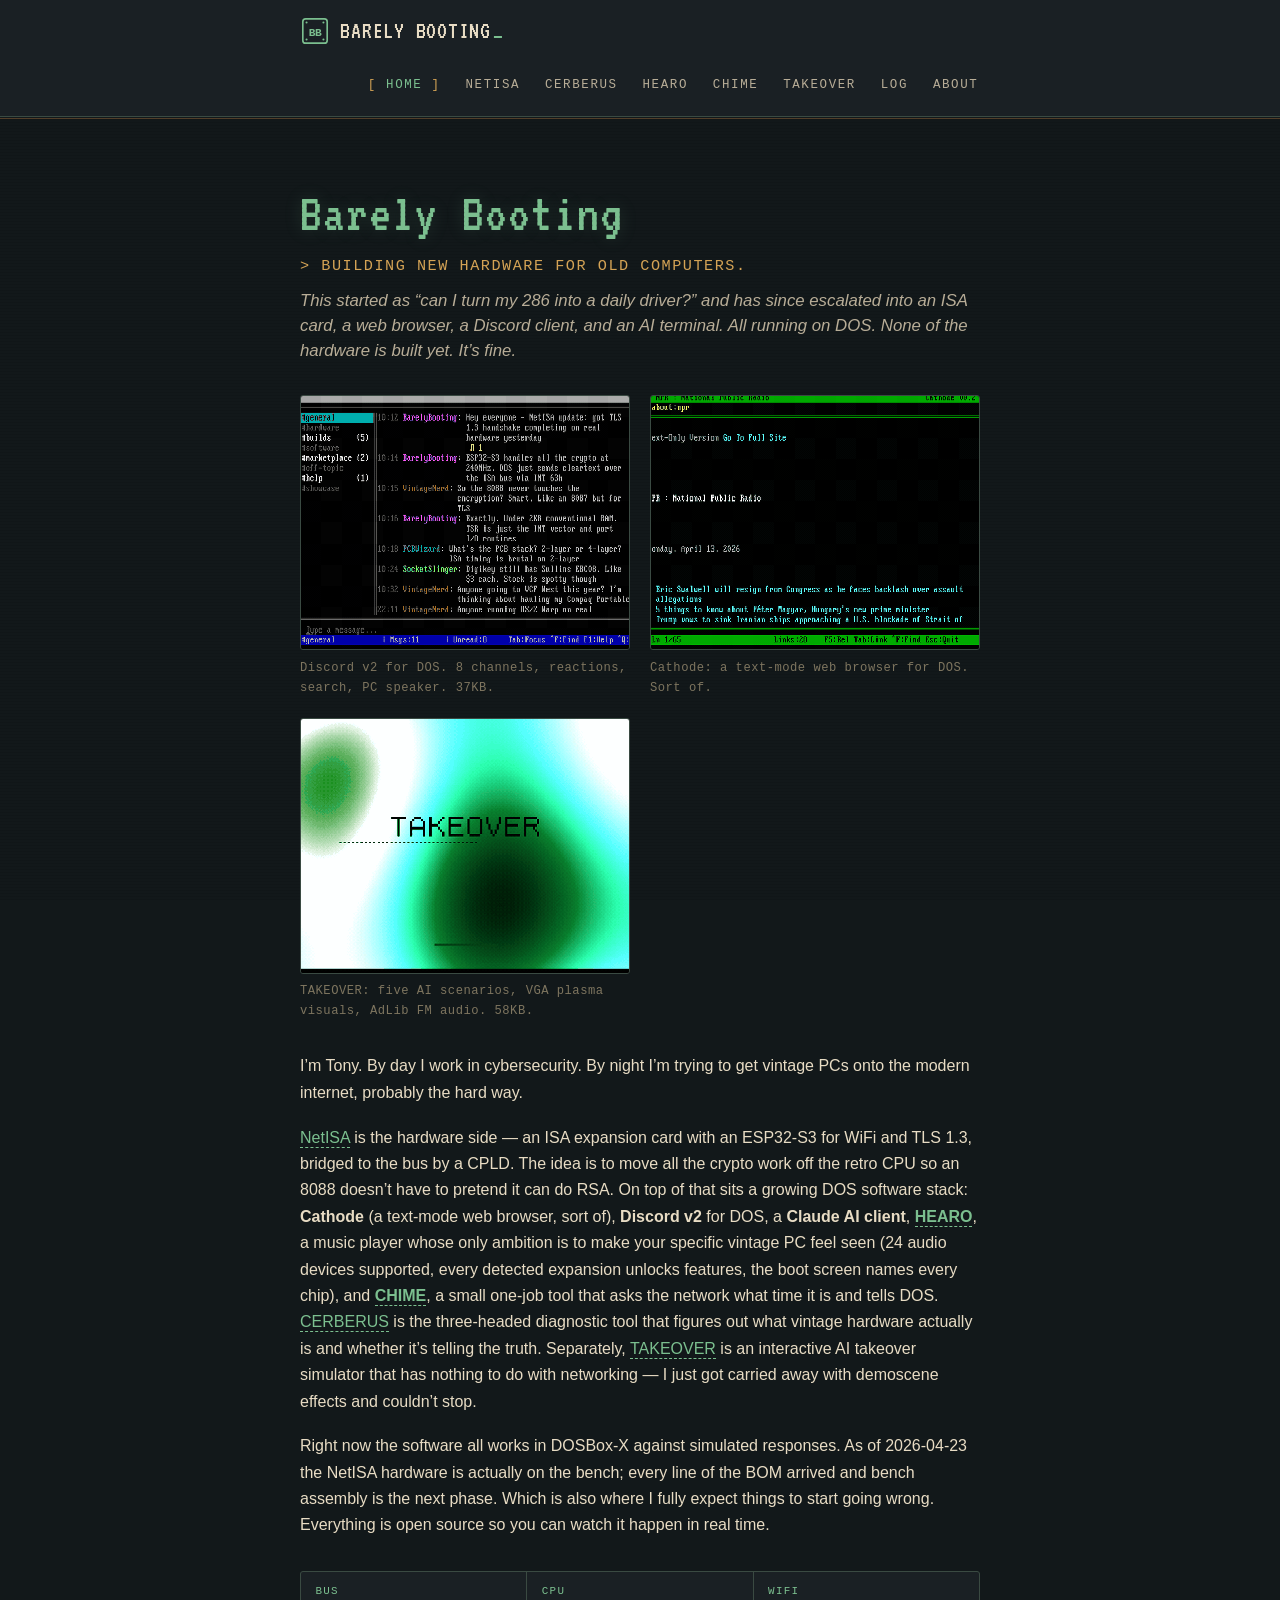
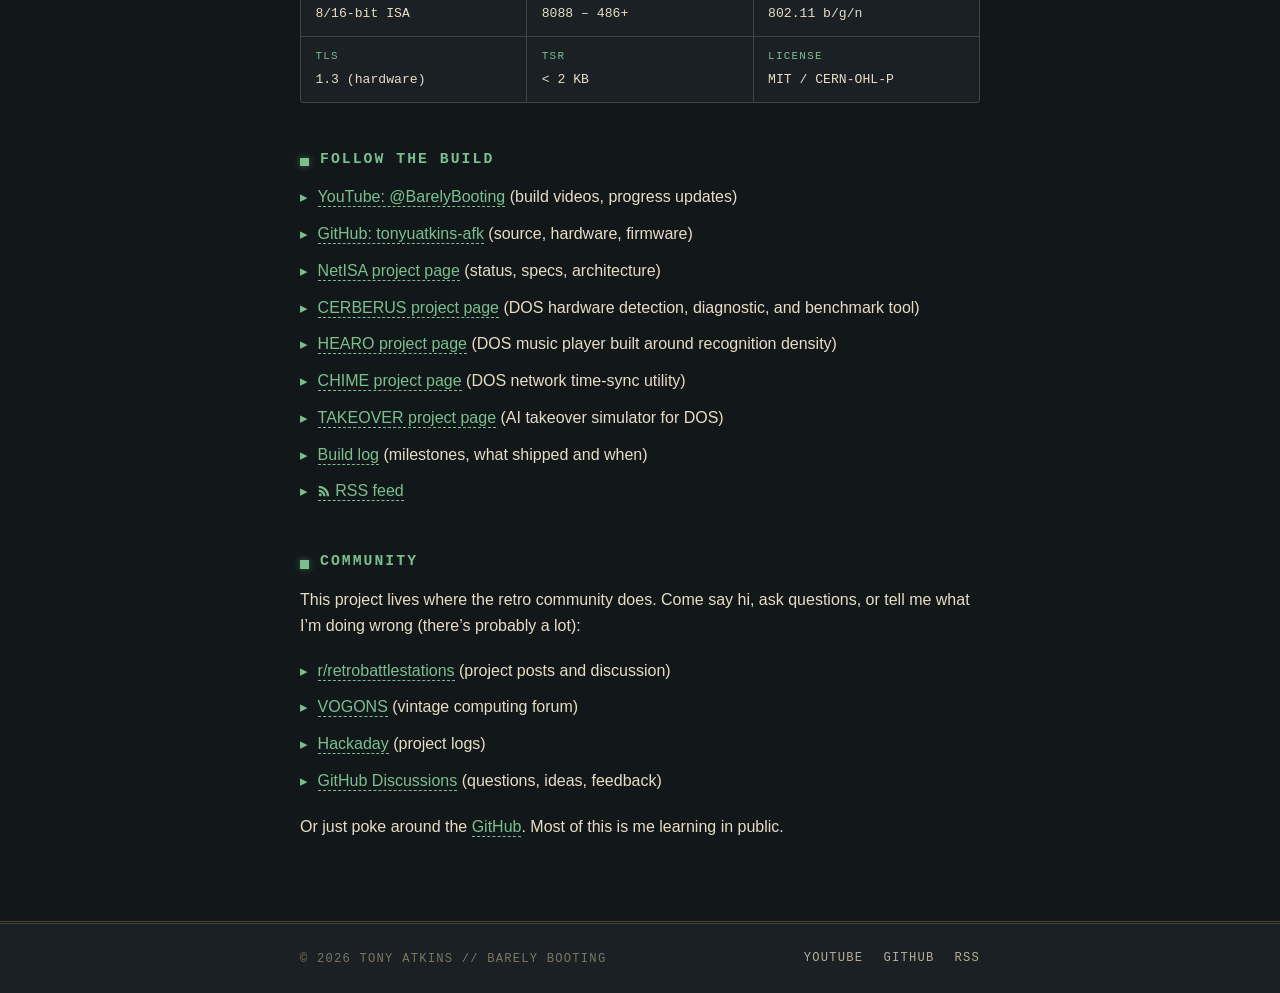
==== commit 5bf04ec2: "chime + nav + log + feed: CHIME foundation page goes live Add /chime.html: project page on the cerbe" ====
--- a/index.html
+++ b/index.html
@@ -107,6 +107,7 @@
             <a href="/netisa.html">NetISA</a>
             <a href="/cerberus.html">CERBERUS</a>
             <a href="/hearo.html">HEARO</a>
+            <a href="/chime.html">CHIME</a>
             <a href="/takeover.html">TAKEOVER</a>
             <a href="/log.html">Log</a>
             <a href="/about.html">About</a>
@@ -143,7 +144,7 @@
 
     <p>I&rsquo;m Tony. By day I work in cybersecurity. By night I&rsquo;m trying to get vintage PCs onto the modern internet, probably the hard way.</p>
 
-    <p><a href="/netisa.html">NetISA</a> is the hardware side &mdash; an ISA expansion card with an ESP32-S3 for WiFi and TLS 1.3, bridged to the bus by a CPLD. The idea is to move all the crypto work off the retro CPU so an 8088 doesn&rsquo;t have to pretend it can do RSA. On top of that sits a growing DOS software stack: <strong>Cathode</strong> (a text-mode web browser, sort of), <strong>Discord v2</strong> for DOS, a <strong>Claude AI client</strong>, and <strong><a href="/hearo.html">HEARO</a></strong>, a music player whose only ambition is to make your specific vintage PC feel seen (24 audio devices supported, every detected expansion unlocks features, the boot screen names every chip). <a href="/cerberus.html">CERBERUS</a> is the three-headed diagnostic tool that figures out what vintage hardware actually is and whether it&rsquo;s telling the truth. Separately, <a href="/takeover.html">TAKEOVER</a> is an interactive AI takeover simulator that has nothing to do with networking &mdash; I just got carried away with demoscene effects and couldn&rsquo;t stop.</p>
+    <p><a href="/netisa.html">NetISA</a> is the hardware side &mdash; an ISA expansion card with an ESP32-S3 for WiFi and TLS 1.3, bridged to the bus by a CPLD. The idea is to move all the crypto work off the retro CPU so an 8088 doesn&rsquo;t have to pretend it can do RSA. On top of that sits a growing DOS software stack: <strong>Cathode</strong> (a text-mode web browser, sort of), <strong>Discord v2</strong> for DOS, a <strong>Claude AI client</strong>, <strong><a href="/hearo.html">HEARO</a></strong>, a music player whose only ambition is to make your specific vintage PC feel seen (24 audio devices supported, every detected expansion unlocks features, the boot screen names every chip), and <strong><a href="/chime.html">CHIME</a></strong>, a small one-job tool that asks the network what time it is and tells DOS. <a href="/cerberus.html">CERBERUS</a> is the three-headed diagnostic tool that figures out what vintage hardware actually is and whether it&rsquo;s telling the truth. Separately, <a href="/takeover.html">TAKEOVER</a> is an interactive AI takeover simulator that has nothing to do with networking &mdash; I just got carried away with demoscene effects and couldn&rsquo;t stop.</p>
 
     <p>Right now the software all works in DOSBox-X against simulated responses. As of 2026-04-23 the NetISA hardware is actually on the bench; every line of the BOM arrived and bench assembly is the next phase. Which is also where I fully expect things to start going wrong. Everything is open source so you can watch it happen in real time.</p>
 
@@ -182,6 +183,7 @@
         <li><a href="/netisa.html">NetISA project page</a> (status, specs, architecture)</li>
         <li><a href="/cerberus.html">CERBERUS project page</a> (DOS hardware detection, diagnostic, and benchmark tool)</li>
         <li><a href="/hearo.html">HEARO project page</a> (DOS music player built around recognition density)</li>
+        <li><a href="/chime.html">CHIME project page</a> (DOS network time-sync utility)</li>
         <li><a href="/takeover.html">TAKEOVER project page</a> (AI takeover simulator for DOS)</li>
         <li><a href="/log.html">Build log</a> (milestones, what shipped and when)</li>
         <li><a href="/feed.xml" class="rss-link">RSS feed</a></li>
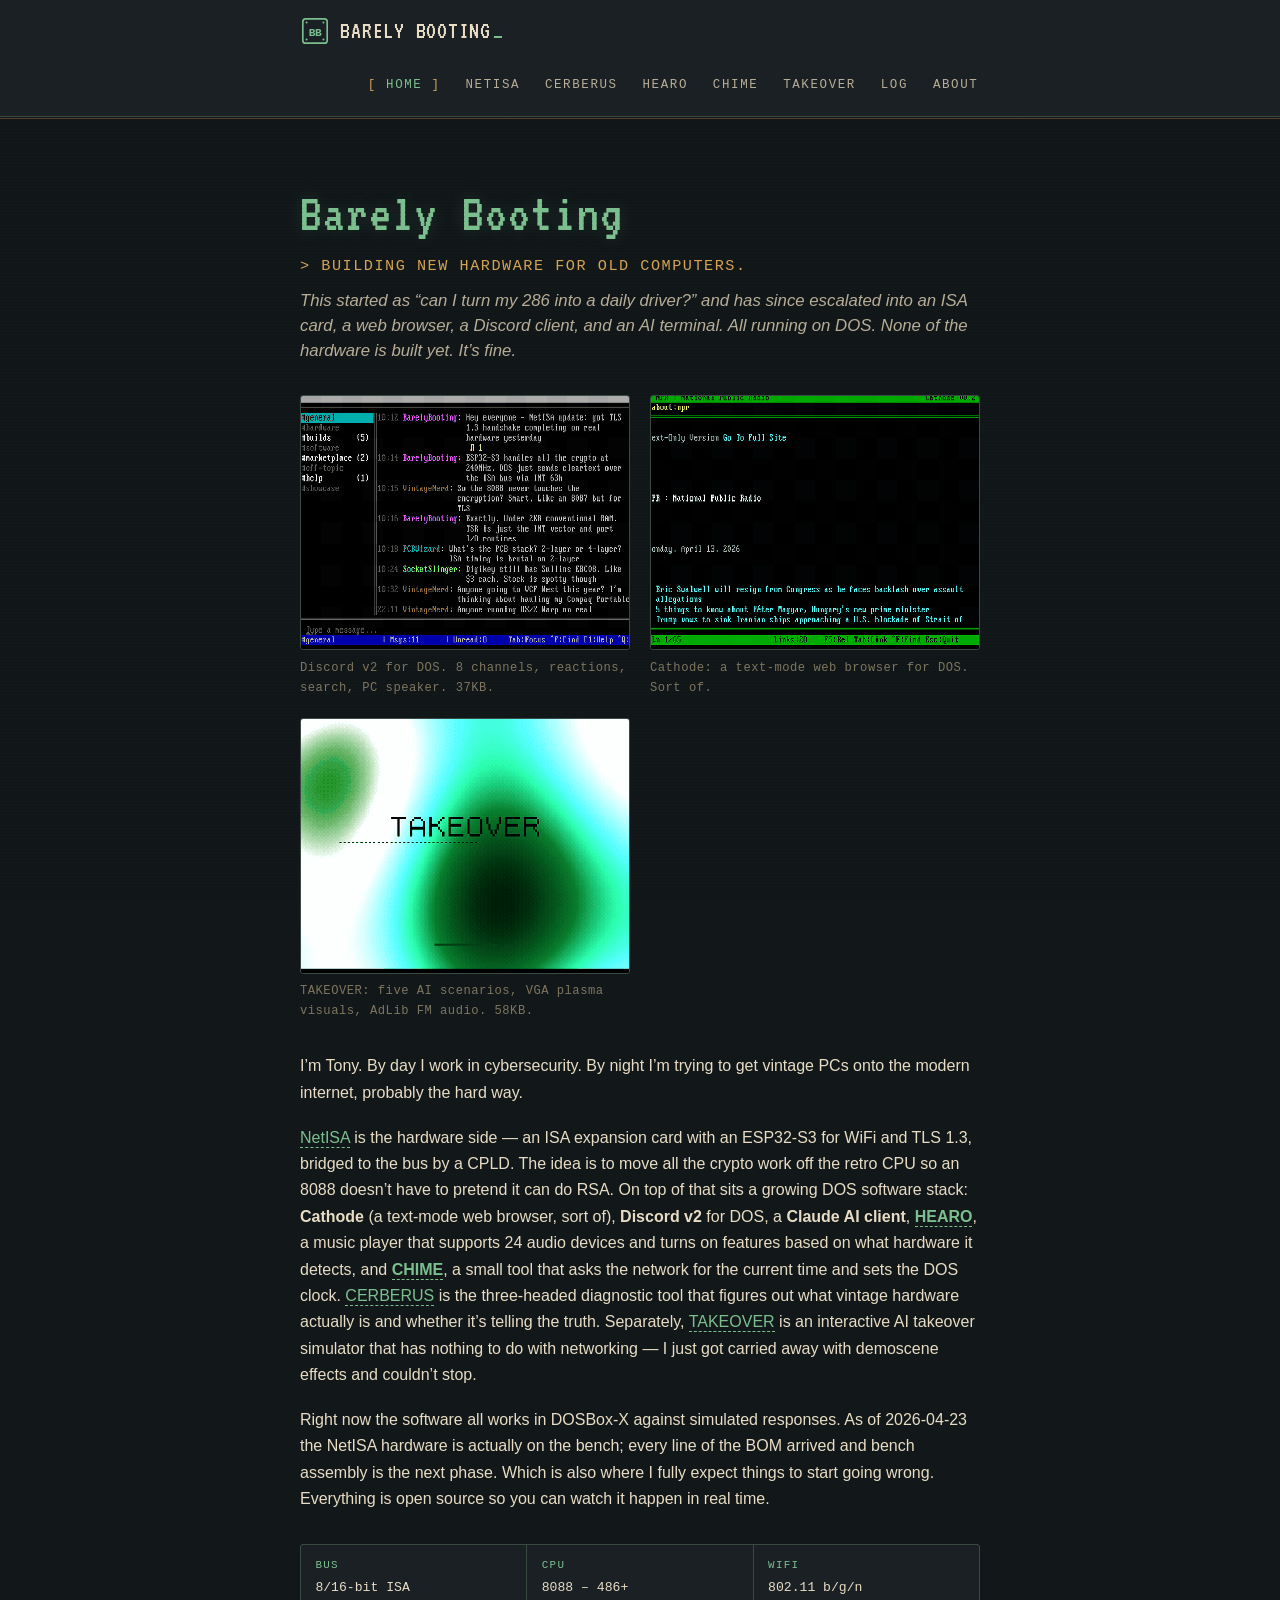
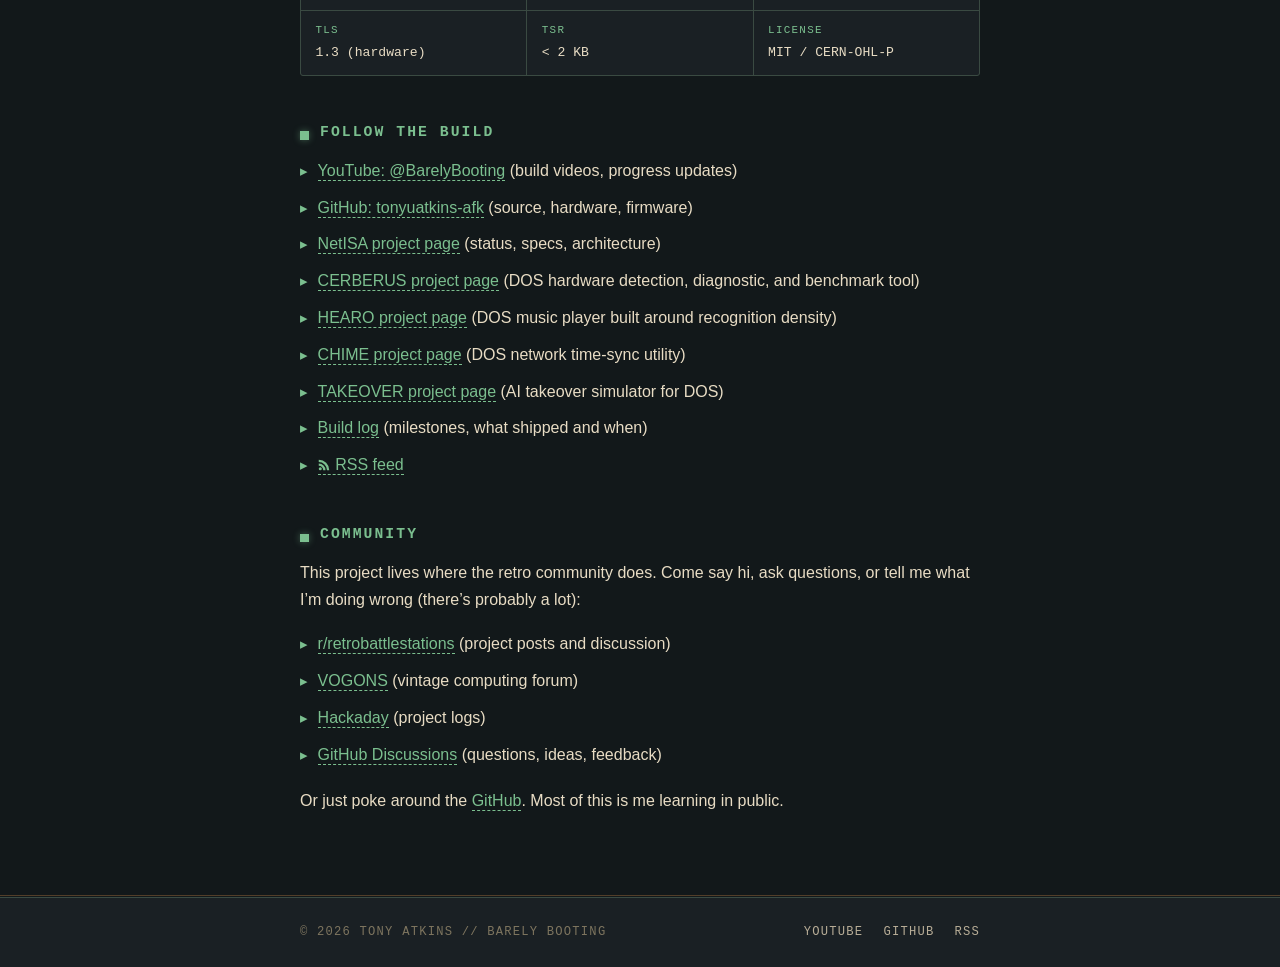
==== commit 572a797a: "hearo + chime + log + index + feed: rewrite in plain voice Strip AI-marketing-copy patterns from the" ====
--- a/index.html
+++ b/index.html
@@ -144,7 +144,7 @@
 
     <p>I&rsquo;m Tony. By day I work in cybersecurity. By night I&rsquo;m trying to get vintage PCs onto the modern internet, probably the hard way.</p>
 
-    <p><a href="/netisa.html">NetISA</a> is the hardware side &mdash; an ISA expansion card with an ESP32-S3 for WiFi and TLS 1.3, bridged to the bus by a CPLD. The idea is to move all the crypto work off the retro CPU so an 8088 doesn&rsquo;t have to pretend it can do RSA. On top of that sits a growing DOS software stack: <strong>Cathode</strong> (a text-mode web browser, sort of), <strong>Discord v2</strong> for DOS, a <strong>Claude AI client</strong>, <strong><a href="/hearo.html">HEARO</a></strong>, a music player whose only ambition is to make your specific vintage PC feel seen (24 audio devices supported, every detected expansion unlocks features, the boot screen names every chip), and <strong><a href="/chime.html">CHIME</a></strong>, a small one-job tool that asks the network what time it is and tells DOS. <a href="/cerberus.html">CERBERUS</a> is the three-headed diagnostic tool that figures out what vintage hardware actually is and whether it&rsquo;s telling the truth. Separately, <a href="/takeover.html">TAKEOVER</a> is an interactive AI takeover simulator that has nothing to do with networking &mdash; I just got carried away with demoscene effects and couldn&rsquo;t stop.</p>
+    <p><a href="/netisa.html">NetISA</a> is the hardware side &mdash; an ISA expansion card with an ESP32-S3 for WiFi and TLS 1.3, bridged to the bus by a CPLD. The idea is to move all the crypto work off the retro CPU so an 8088 doesn&rsquo;t have to pretend it can do RSA. On top of that sits a growing DOS software stack: <strong>Cathode</strong> (a text-mode web browser, sort of), <strong>Discord v2</strong> for DOS, a <strong>Claude AI client</strong>, <strong><a href="/hearo.html">HEARO</a></strong>, a music player that supports 24 audio devices and turns on features based on what hardware it detects, and <strong><a href="/chime.html">CHIME</a></strong>, a small tool that asks the network for the current time and sets the DOS clock. <a href="/cerberus.html">CERBERUS</a> is the three-headed diagnostic tool that figures out what vintage hardware actually is and whether it&rsquo;s telling the truth. Separately, <a href="/takeover.html">TAKEOVER</a> is an interactive AI takeover simulator that has nothing to do with networking &mdash; I just got carried away with demoscene effects and couldn&rsquo;t stop.</p>
 
     <p>Right now the software all works in DOSBox-X against simulated responses. As of 2026-04-23 the NetISA hardware is actually on the bench; every line of the BOM arrived and bench assembly is the next phase. Which is also where I fully expect things to start going wrong. Everything is open source so you can watch it happen in real time.</p>
 
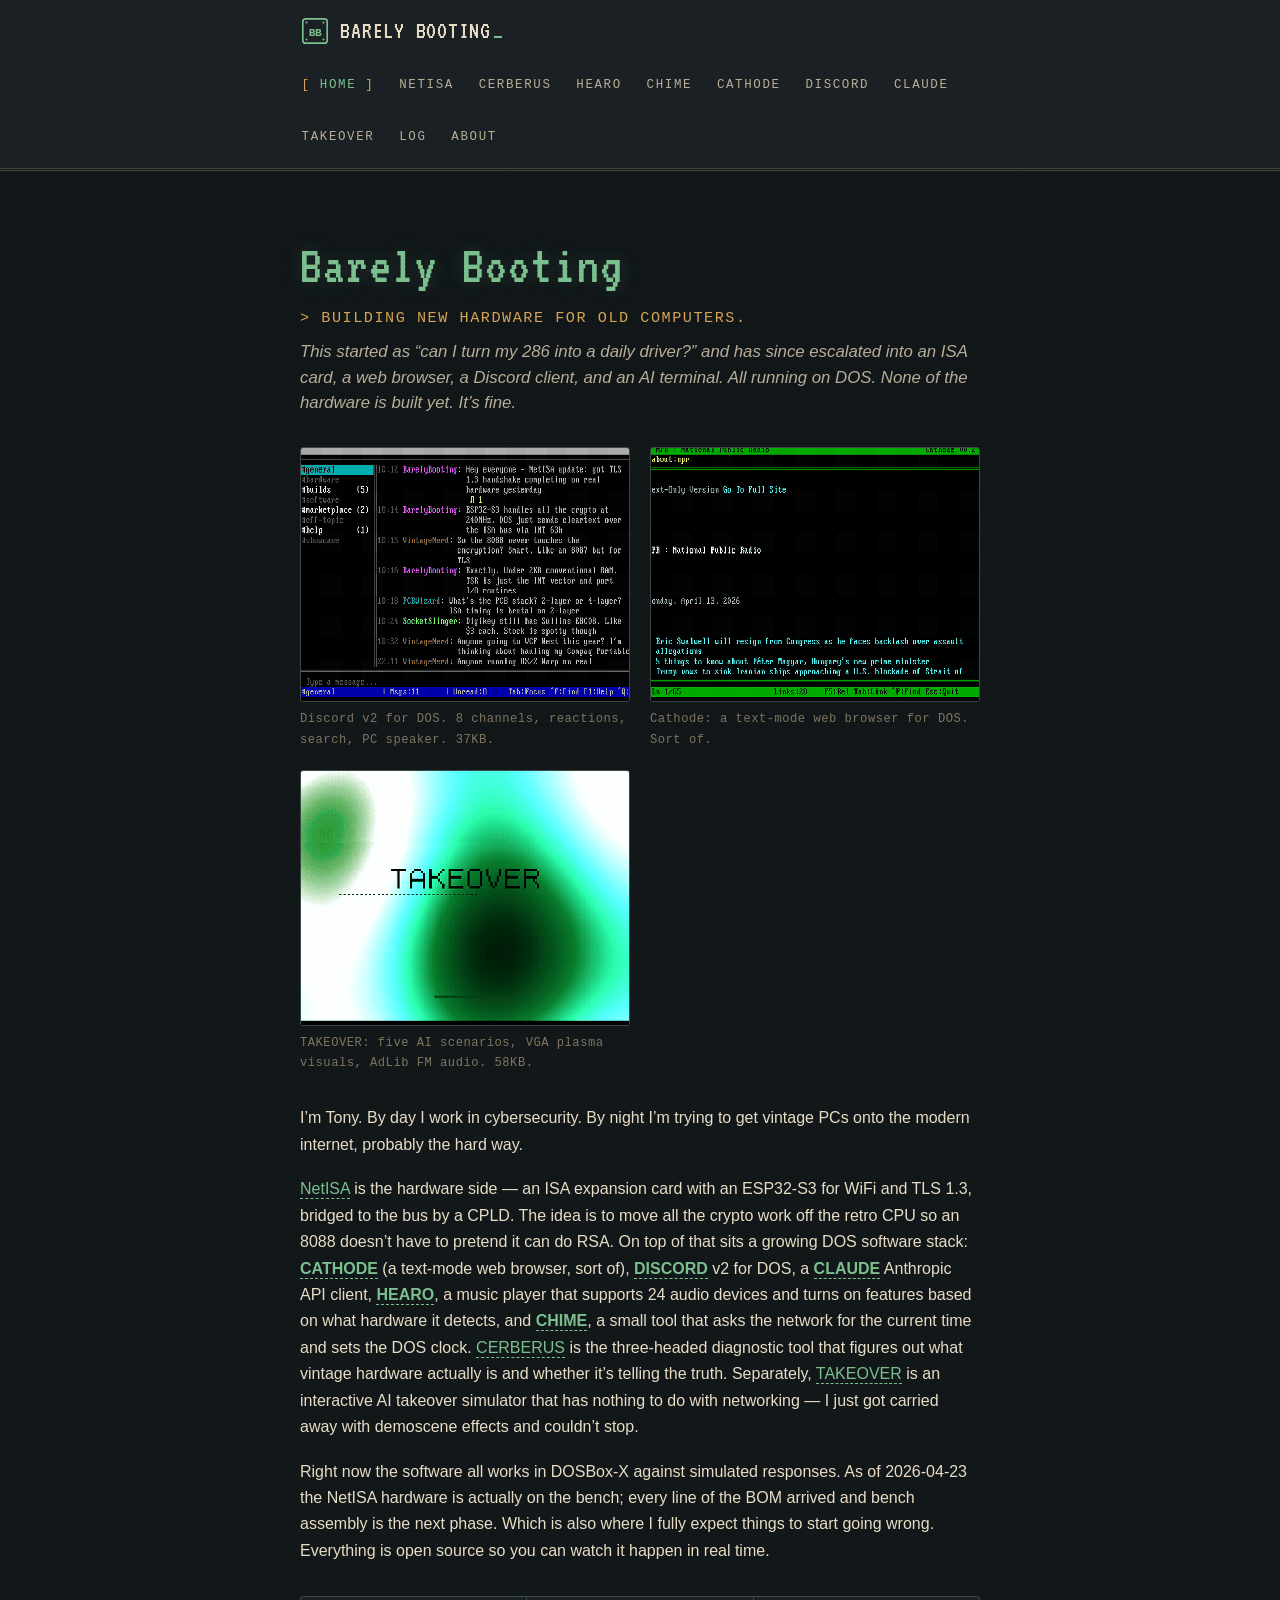
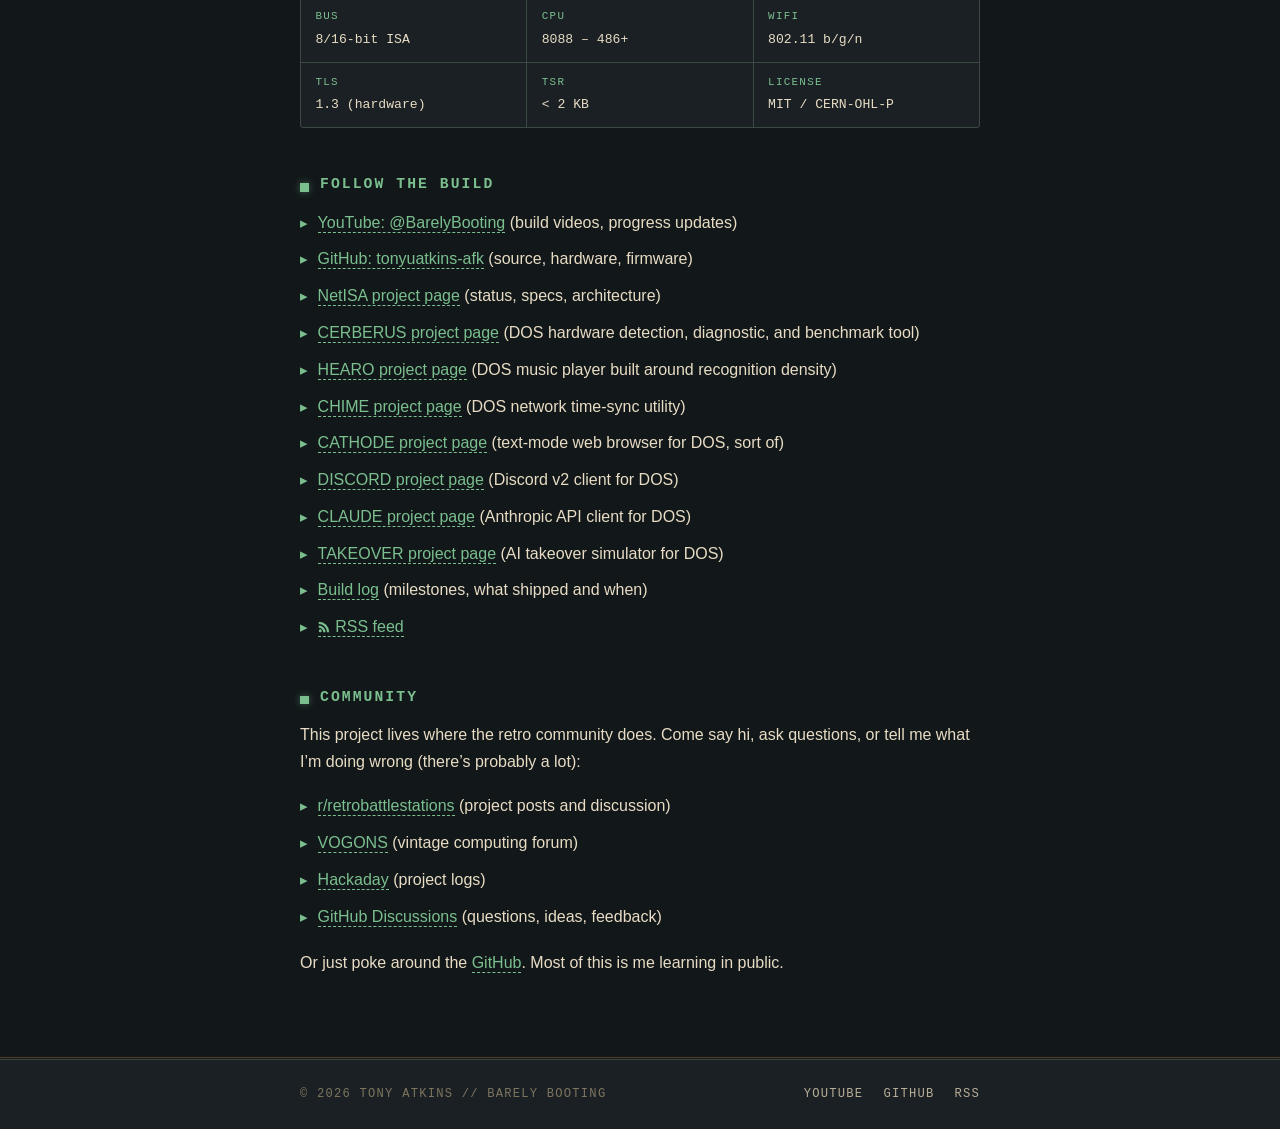
==== commit 3ab28e16: "cathode/discord/claude: dedicated project pages Three new pages live: cathode.html, discord.html, cl" ====
--- a/index.html
+++ b/index.html
@@ -108,6 +108,9 @@
             <a href="/cerberus.html">CERBERUS</a>
             <a href="/hearo.html">HEARO</a>
             <a href="/chime.html">CHIME</a>
+            <a href="/cathode.html">CATHODE</a>
+            <a href="/discord.html">DISCORD</a>
+            <a href="/claude.html">CLAUDE</a>
             <a href="/takeover.html">TAKEOVER</a>
             <a href="/log.html">Log</a>
             <a href="/about.html">About</a>
@@ -144,7 +147,7 @@
 
     <p>I&rsquo;m Tony. By day I work in cybersecurity. By night I&rsquo;m trying to get vintage PCs onto the modern internet, probably the hard way.</p>
 
-    <p><a href="/netisa.html">NetISA</a> is the hardware side &mdash; an ISA expansion card with an ESP32-S3 for WiFi and TLS 1.3, bridged to the bus by a CPLD. The idea is to move all the crypto work off the retro CPU so an 8088 doesn&rsquo;t have to pretend it can do RSA. On top of that sits a growing DOS software stack: <strong>Cathode</strong> (a text-mode web browser, sort of), <strong>Discord v2</strong> for DOS, a <strong>Claude AI client</strong>, <strong><a href="/hearo.html">HEARO</a></strong>, a music player that supports 24 audio devices and turns on features based on what hardware it detects, and <strong><a href="/chime.html">CHIME</a></strong>, a small tool that asks the network for the current time and sets the DOS clock. <a href="/cerberus.html">CERBERUS</a> is the three-headed diagnostic tool that figures out what vintage hardware actually is and whether it&rsquo;s telling the truth. Separately, <a href="/takeover.html">TAKEOVER</a> is an interactive AI takeover simulator that has nothing to do with networking &mdash; I just got carried away with demoscene effects and couldn&rsquo;t stop.</p>
+    <p><a href="/netisa.html">NetISA</a> is the hardware side &mdash; an ISA expansion card with an ESP32-S3 for WiFi and TLS 1.3, bridged to the bus by a CPLD. The idea is to move all the crypto work off the retro CPU so an 8088 doesn&rsquo;t have to pretend it can do RSA. On top of that sits a growing DOS software stack: <strong><a href="/cathode.html">CATHODE</a></strong> (a text-mode web browser, sort of), <strong><a href="/discord.html">DISCORD</a></strong> v2 for DOS, a <strong><a href="/claude.html">CLAUDE</a></strong> Anthropic API client, <strong><a href="/hearo.html">HEARO</a></strong>, a music player that supports 24 audio devices and turns on features based on what hardware it detects, and <strong><a href="/chime.html">CHIME</a></strong>, a small tool that asks the network for the current time and sets the DOS clock. <a href="/cerberus.html">CERBERUS</a> is the three-headed diagnostic tool that figures out what vintage hardware actually is and whether it&rsquo;s telling the truth. Separately, <a href="/takeover.html">TAKEOVER</a> is an interactive AI takeover simulator that has nothing to do with networking &mdash; I just got carried away with demoscene effects and couldn&rsquo;t stop.</p>
 
     <p>Right now the software all works in DOSBox-X against simulated responses. As of 2026-04-23 the NetISA hardware is actually on the bench; every line of the BOM arrived and bench assembly is the next phase. Which is also where I fully expect things to start going wrong. Everything is open source so you can watch it happen in real time.</p>
 
@@ -184,6 +187,9 @@
         <li><a href="/cerberus.html">CERBERUS project page</a> (DOS hardware detection, diagnostic, and benchmark tool)</li>
         <li><a href="/hearo.html">HEARO project page</a> (DOS music player built around recognition density)</li>
         <li><a href="/chime.html">CHIME project page</a> (DOS network time-sync utility)</li>
+        <li><a href="/cathode.html">CATHODE project page</a> (text-mode web browser for DOS, sort of)</li>
+        <li><a href="/discord.html">DISCORD project page</a> (Discord v2 client for DOS)</li>
+        <li><a href="/claude.html">CLAUDE project page</a> (Anthropic API client for DOS)</li>
         <li><a href="/takeover.html">TAKEOVER project page</a> (AI takeover simulator for DOS)</li>
         <li><a href="/log.html">Build log</a> (milestones, what shipped and when)</li>
         <li><a href="/feed.xml" class="rss-link">RSS feed</a></li>
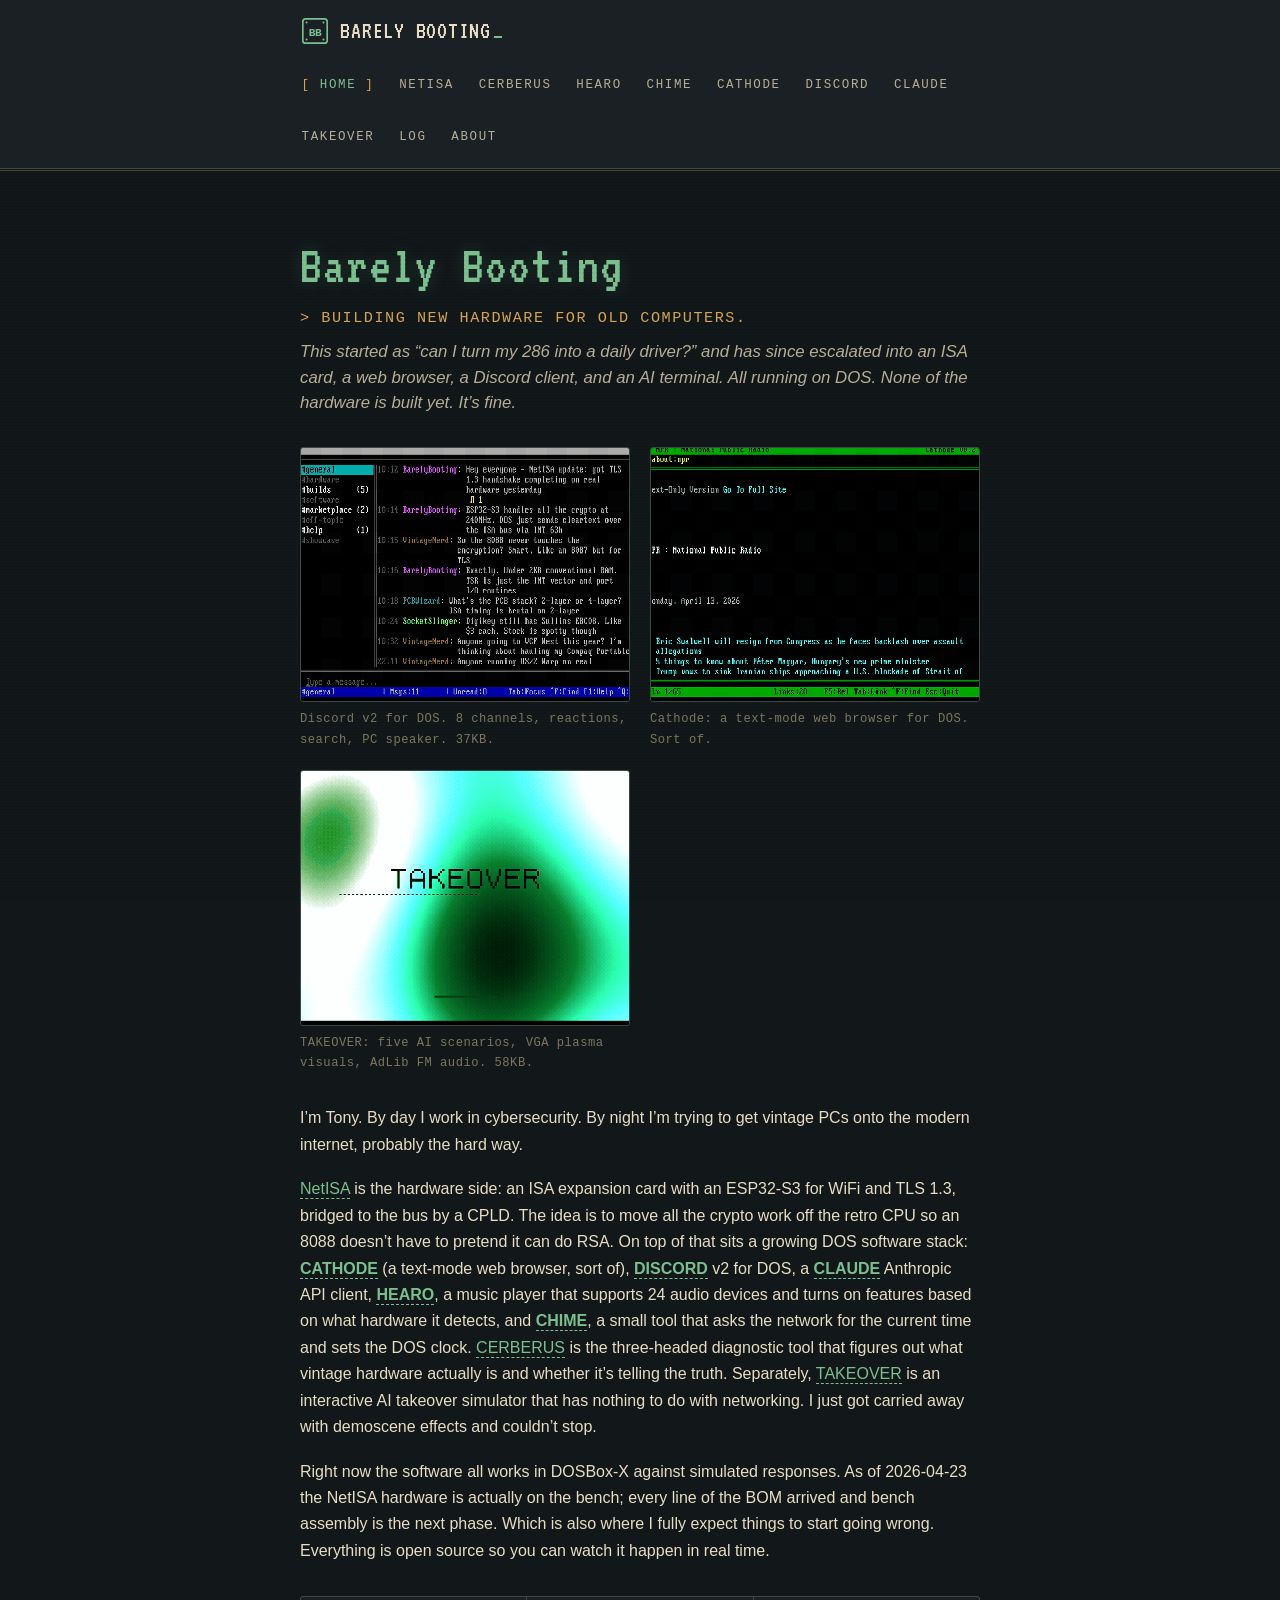
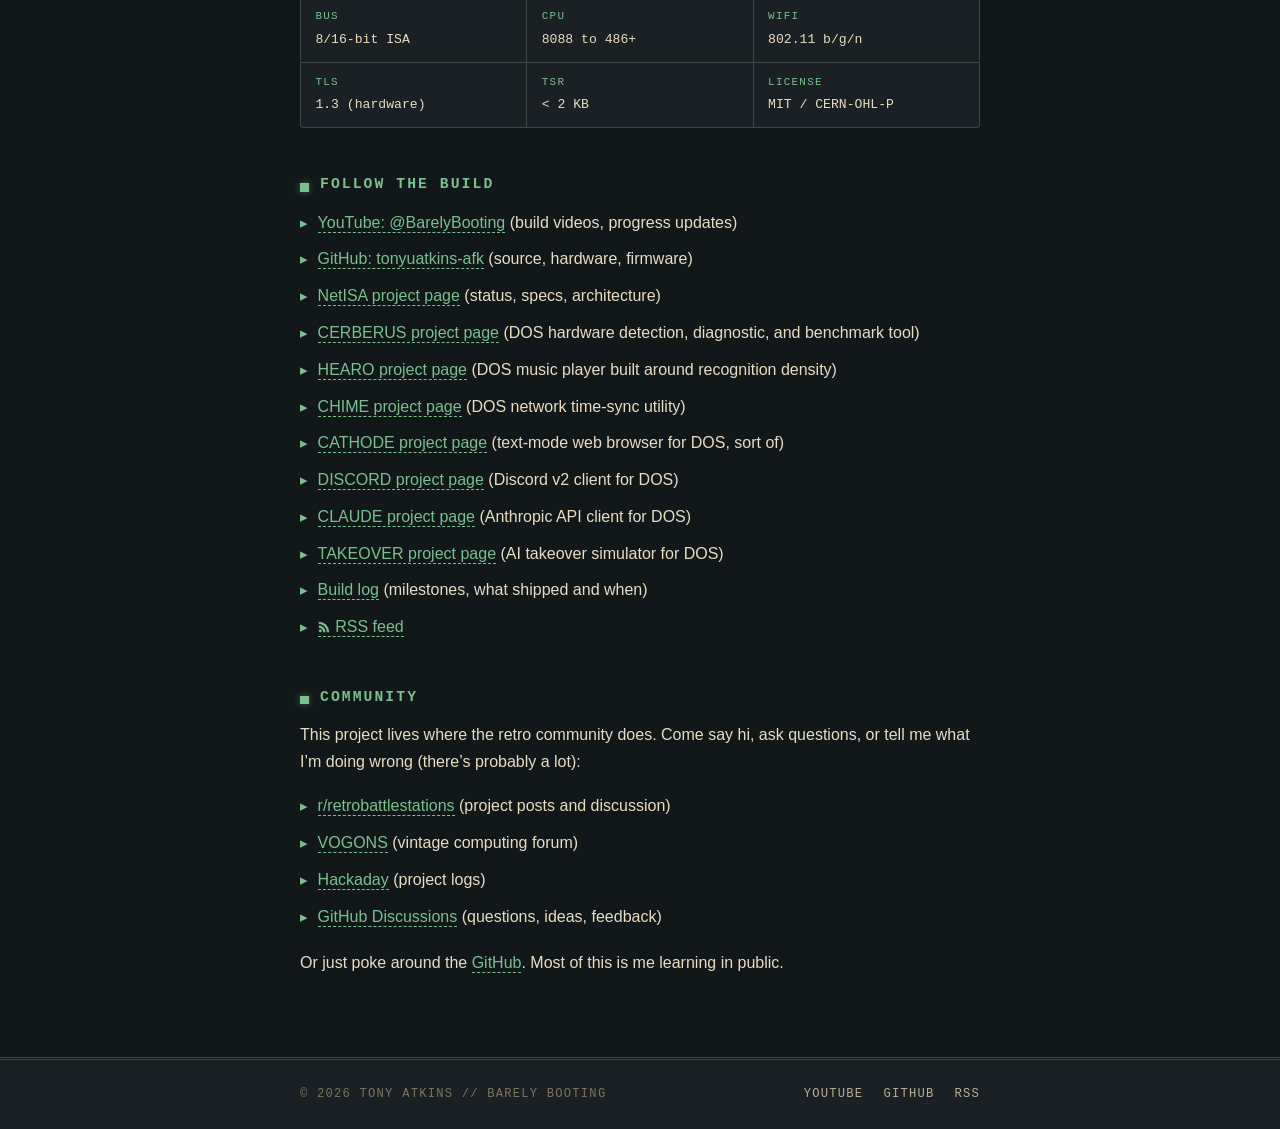
==== commit 3be096ba: "sweep em-dashes and en-dashes site-wide Replaces all em-dash (mdash) and en-dash (ndash) instances w" ====
--- a/index.html
+++ b/index.html
@@ -147,7 +147,7 @@
 
     <p>I&rsquo;m Tony. By day I work in cybersecurity. By night I&rsquo;m trying to get vintage PCs onto the modern internet, probably the hard way.</p>
 
-    <p><a href="/netisa.html">NetISA</a> is the hardware side &mdash; an ISA expansion card with an ESP32-S3 for WiFi and TLS 1.3, bridged to the bus by a CPLD. The idea is to move all the crypto work off the retro CPU so an 8088 doesn&rsquo;t have to pretend it can do RSA. On top of that sits a growing DOS software stack: <strong><a href="/cathode.html">CATHODE</a></strong> (a text-mode web browser, sort of), <strong><a href="/discord.html">DISCORD</a></strong> v2 for DOS, a <strong><a href="/claude.html">CLAUDE</a></strong> Anthropic API client, <strong><a href="/hearo.html">HEARO</a></strong>, a music player that supports 24 audio devices and turns on features based on what hardware it detects, and <strong><a href="/chime.html">CHIME</a></strong>, a small tool that asks the network for the current time and sets the DOS clock. <a href="/cerberus.html">CERBERUS</a> is the three-headed diagnostic tool that figures out what vintage hardware actually is and whether it&rsquo;s telling the truth. Separately, <a href="/takeover.html">TAKEOVER</a> is an interactive AI takeover simulator that has nothing to do with networking &mdash; I just got carried away with demoscene effects and couldn&rsquo;t stop.</p>
+    <p><a href="/netisa.html">NetISA</a> is the hardware side: an ISA expansion card with an ESP32-S3 for WiFi and TLS 1.3, bridged to the bus by a CPLD. The idea is to move all the crypto work off the retro CPU so an 8088 doesn&rsquo;t have to pretend it can do RSA. On top of that sits a growing DOS software stack: <strong><a href="/cathode.html">CATHODE</a></strong> (a text-mode web browser, sort of), <strong><a href="/discord.html">DISCORD</a></strong> v2 for DOS, a <strong><a href="/claude.html">CLAUDE</a></strong> Anthropic API client, <strong><a href="/hearo.html">HEARO</a></strong>, a music player that supports 24 audio devices and turns on features based on what hardware it detects, and <strong><a href="/chime.html">CHIME</a></strong>, a small tool that asks the network for the current time and sets the DOS clock. <a href="/cerberus.html">CERBERUS</a> is the three-headed diagnostic tool that figures out what vintage hardware actually is and whether it&rsquo;s telling the truth. Separately, <a href="/takeover.html">TAKEOVER</a> is an interactive AI takeover simulator that has nothing to do with networking. I just got carried away with demoscene effects and couldn&rsquo;t stop.</p>
 
     <p>Right now the software all works in DOSBox-X against simulated responses. As of 2026-04-23 the NetISA hardware is actually on the bench; every line of the BOM arrived and bench assembly is the next phase. Which is also where I fully expect things to start going wrong. Everything is open source so you can watch it happen in real time.</p>
 
@@ -159,7 +159,7 @@
         </div>
         <div class="spec-item">
             <span class="spec-label">CPU</span>
-            <span class="spec-value">8088 &ndash; 486+</span>
+            <span class="spec-value">8088 to 486+</span>
         </div>
         <div class="spec-item">
             <span class="spec-label">WiFi</span>
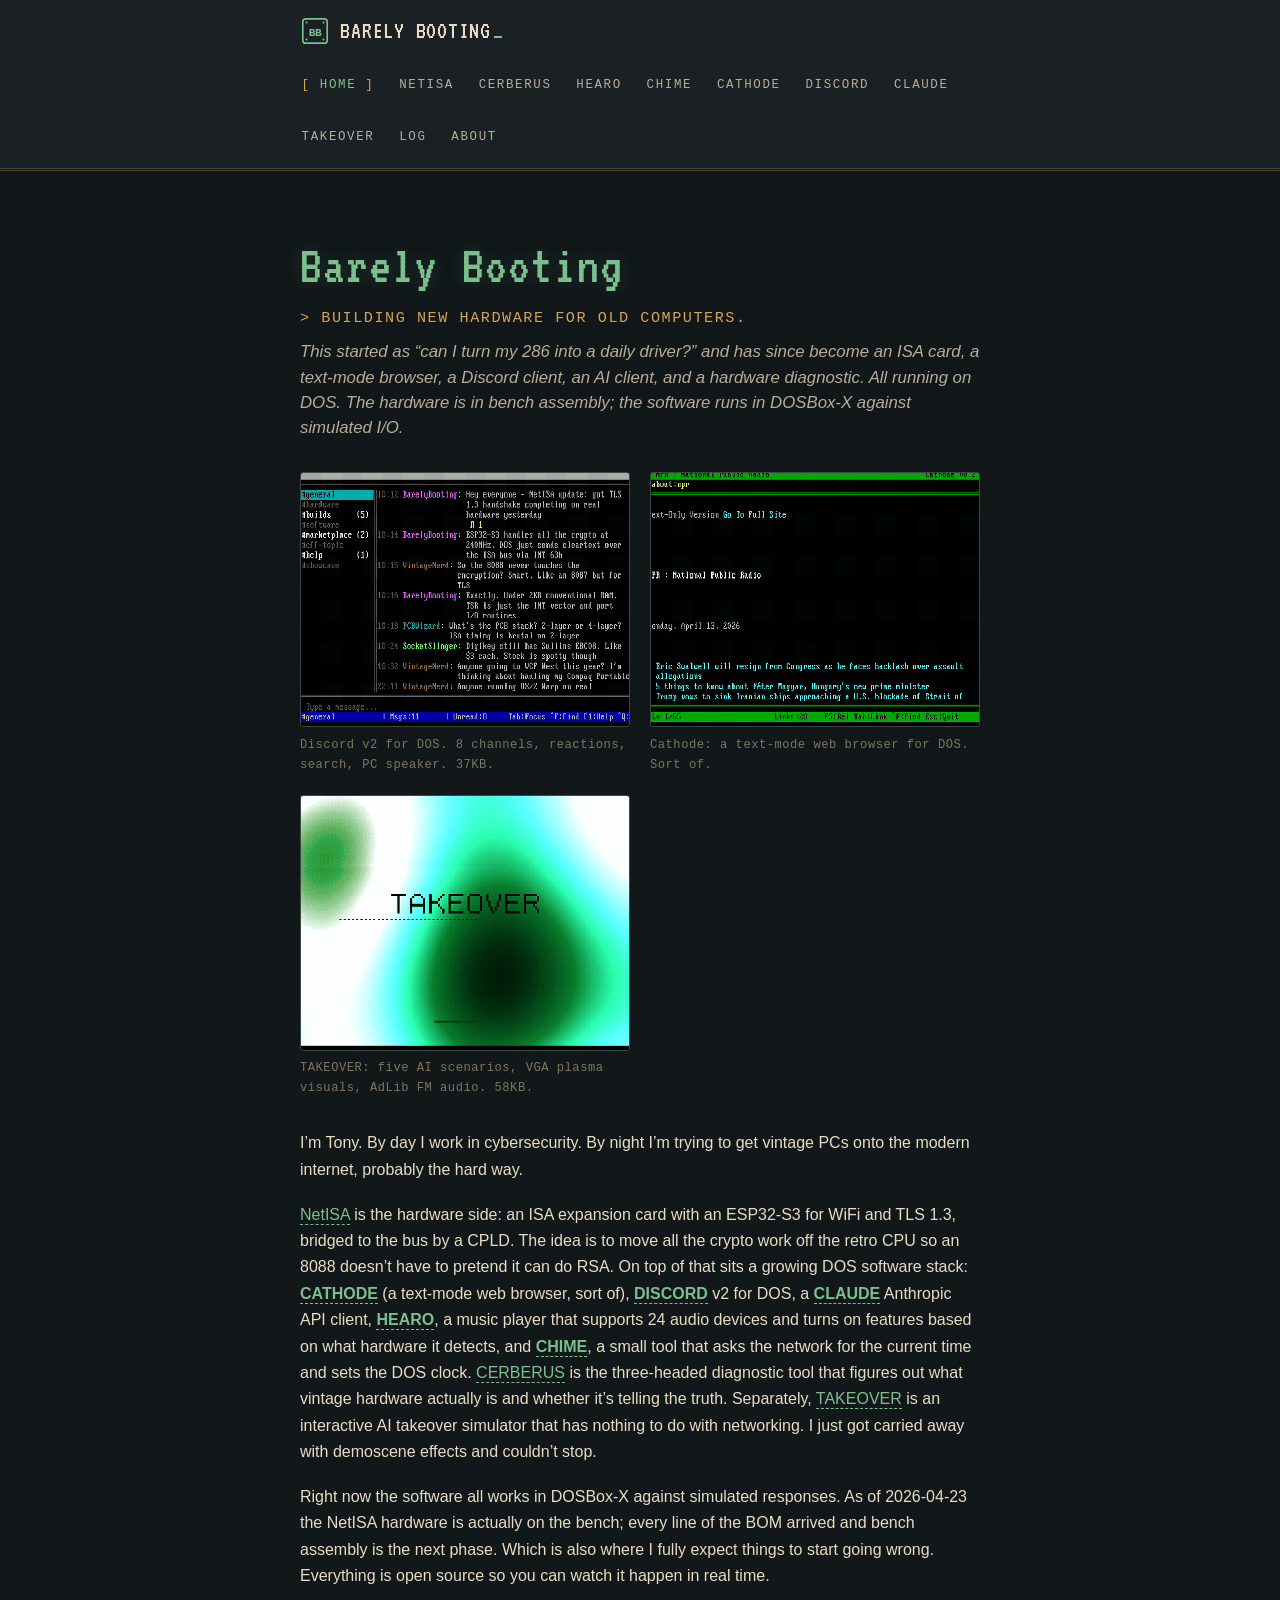
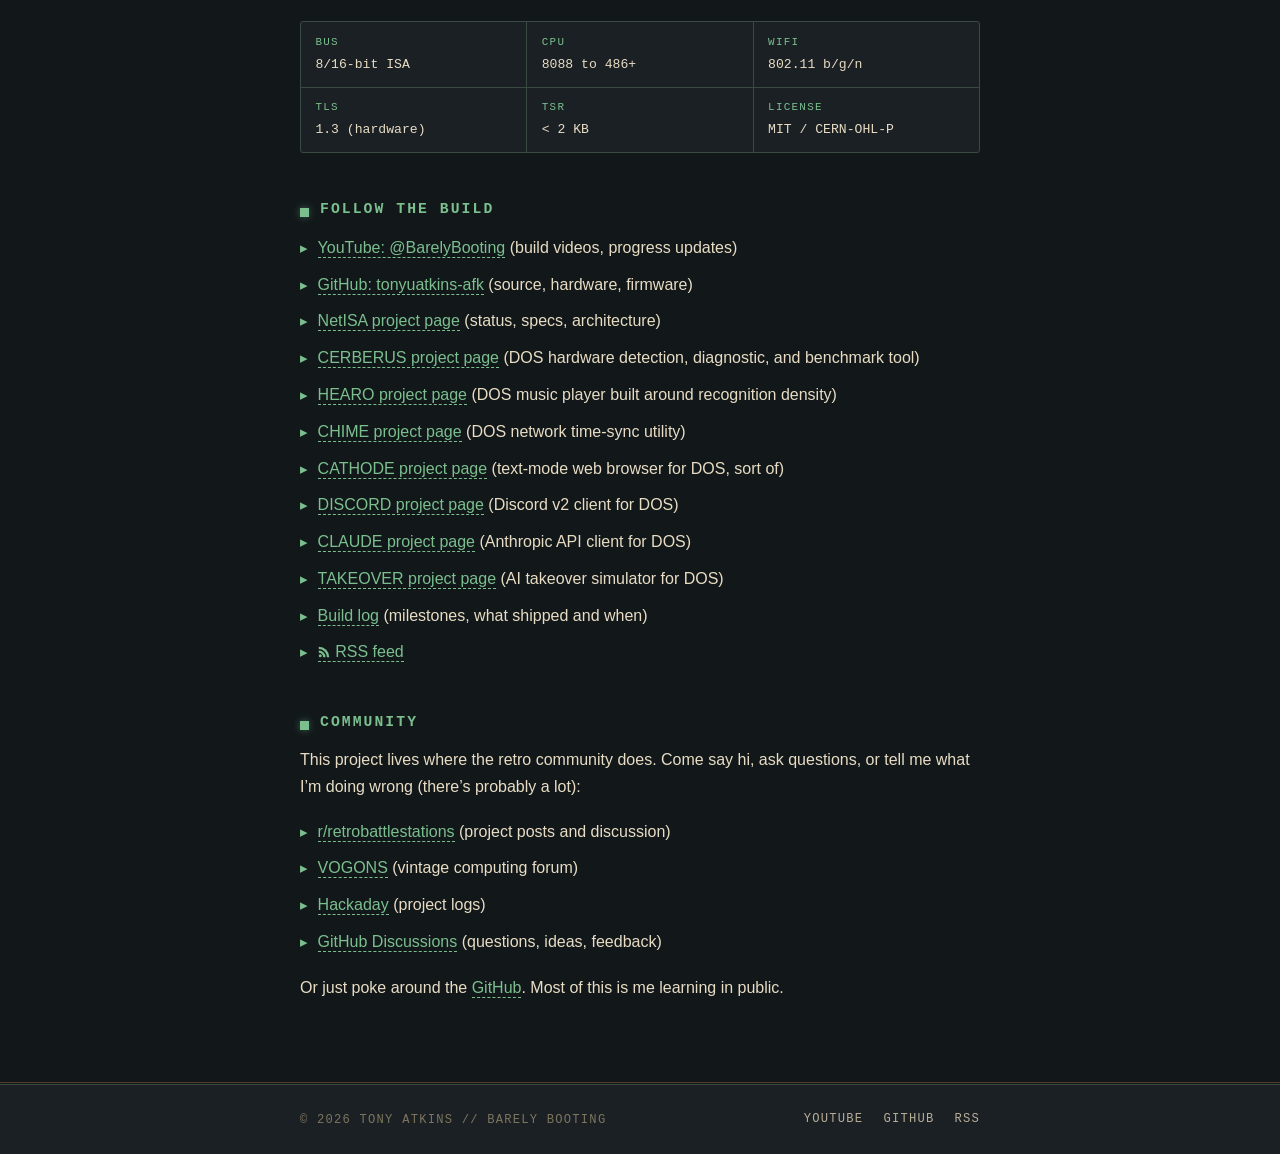
==== commit 80bb785d: "credibility pass: drop mic-drop taglines, tighten meta + descriptions Voice cleanup across five page" ====
--- a/index.html
+++ b/index.html
@@ -5,9 +5,9 @@
 <meta name="viewport" content="width=device-width, initial-scale=1">
 <meta name="theme-color" content="#12181a">
 <title>Barely Booting | Building New Hardware for Old Computers</title>
-<meta name="description" content="One person trying to turn a 286 into a daily driver. It's going about as well as you'd expect. An ISA WiFi card, a DOS web browser, Discord for DOS, a DOS hardware diagnostic, a DOS music player that notices your hardware, and an AI takeover simulator. All open source.">
+<meta name="description" content="Open-source vintage-PC project: an ISA WiFi card with TLS 1.3 (NetISA), a DOS text-mode browser, Discord client, hardware diagnostic, music player, and AI takeover simulator. Hardware in bench assembly; software runs in DOSBox-X.">
 <meta name="author" content="Tony Atkins">
-<meta name="keywords" content="vintage PC, retro computing, retro gaming, DOS, DOS gaming, DOS music player, MOD player, MIDI player, recognition density, ISA card, WiFi, TLS 1.3, HTTPS, open-source hardware, NetISA, Cathode browser, Discord DOS, HEARO, 8088, 286, 386, 486, Pentium, CPLD, ESP32, VOGONS, retrobattlestations, DOSBox-X, 86Box, PCem, CERBERUS, DOS diagnostic tool, CheckIt alternative, Sound Blaster, AdLib, OPL2, OPL3, Gravis Ultrasound, MT-32, SC-55, AWE32, VGA, EGA, Hercules, MDA, vintage computing community">
+<meta name="keywords" content="NetISA, Barely Booting, vintage PC, retro computing, DOS, ISA card, TLS 1.3, ESP32, CPLD, open-source hardware, 8088, 286, 386, 486, Pentium, OpenWatcom">
 <meta name="robots" content="index, follow">
 
 <link rel="canonical" href="https://barelybooting.com/">
@@ -15,7 +15,7 @@
 
 <!-- Open Graph -->
 <meta property="og:title" content="Barely Booting | Building New Hardware for Old Computers">
-<meta property="og:description" content="One person trying to get a 286 onto the modern internet. An ISA WiFi card, a text-mode browser, Discord for DOS, a hardware diagnostic, a music player that notices your hardware, and an AI takeover simulator. All open source, none of it finished.">
+<meta property="og:description" content="Open-source vintage-PC project: an ISA WiFi card with TLS 1.3, a DOS text-mode browser, Discord client, hardware diagnostic, music player, and AI takeover simulator. Hardware in bench assembly; software runs in DOSBox-X.">
 <meta property="og:type" content="website">
 <meta property="og:url" content="https://barelybooting.com/">
 <meta property="og:image" content="https://barelybooting.com/img/og-image.png">
@@ -26,7 +26,7 @@
 <!-- Twitter -->
 <meta name="twitter:card" content="summary_large_image">
 <meta name="twitter:title" content="Barely Booting | Building New Hardware for Old Computers">
-<meta name="twitter:description" content="One person trying to get a 286 onto the modern internet. An ISA WiFi card, a text-mode browser, Discord for DOS, a hardware diagnostic, a music player that notices your hardware, and an AI takeover simulator. All open source, none of it finished.">
+<meta name="twitter:description" content="Open-source vintage-PC project: an ISA WiFi card with TLS 1.3, a DOS text-mode browser, Discord client, hardware diagnostic, music player, and AI takeover simulator. Hardware in bench assembly; software runs in DOSBox-X.">
 <meta name="twitter:image" content="https://barelybooting.com/img/og-image.png">
 <meta name="twitter:image:alt" content="Barely Booting. Building new hardware for old computers.">
 
@@ -121,7 +121,7 @@
 <main>
     <h1>Barely Booting</h1>
     <p class="tagline">&gt; Building new hardware for old computers.</p>
-    <p class="subtitle">This started as &ldquo;can I turn my 286 into a daily driver?&rdquo; and has since escalated into an ISA card, a web browser, a Discord client, and an AI terminal. All running on DOS. None of the hardware is built yet. It&rsquo;s fine.</p>
+    <p class="subtitle">This started as &ldquo;can I turn my 286 into a daily driver?&rdquo; and has since become an ISA card, a text-mode browser, a Discord client, an AI client, and a hardware diagnostic. All running on DOS. The hardware is in bench assembly; the software runs in DOSBox-X against simulated I/O.</p>
 
     <!-- Hero: the money shot -->
     <div class="hero-screenshots">
